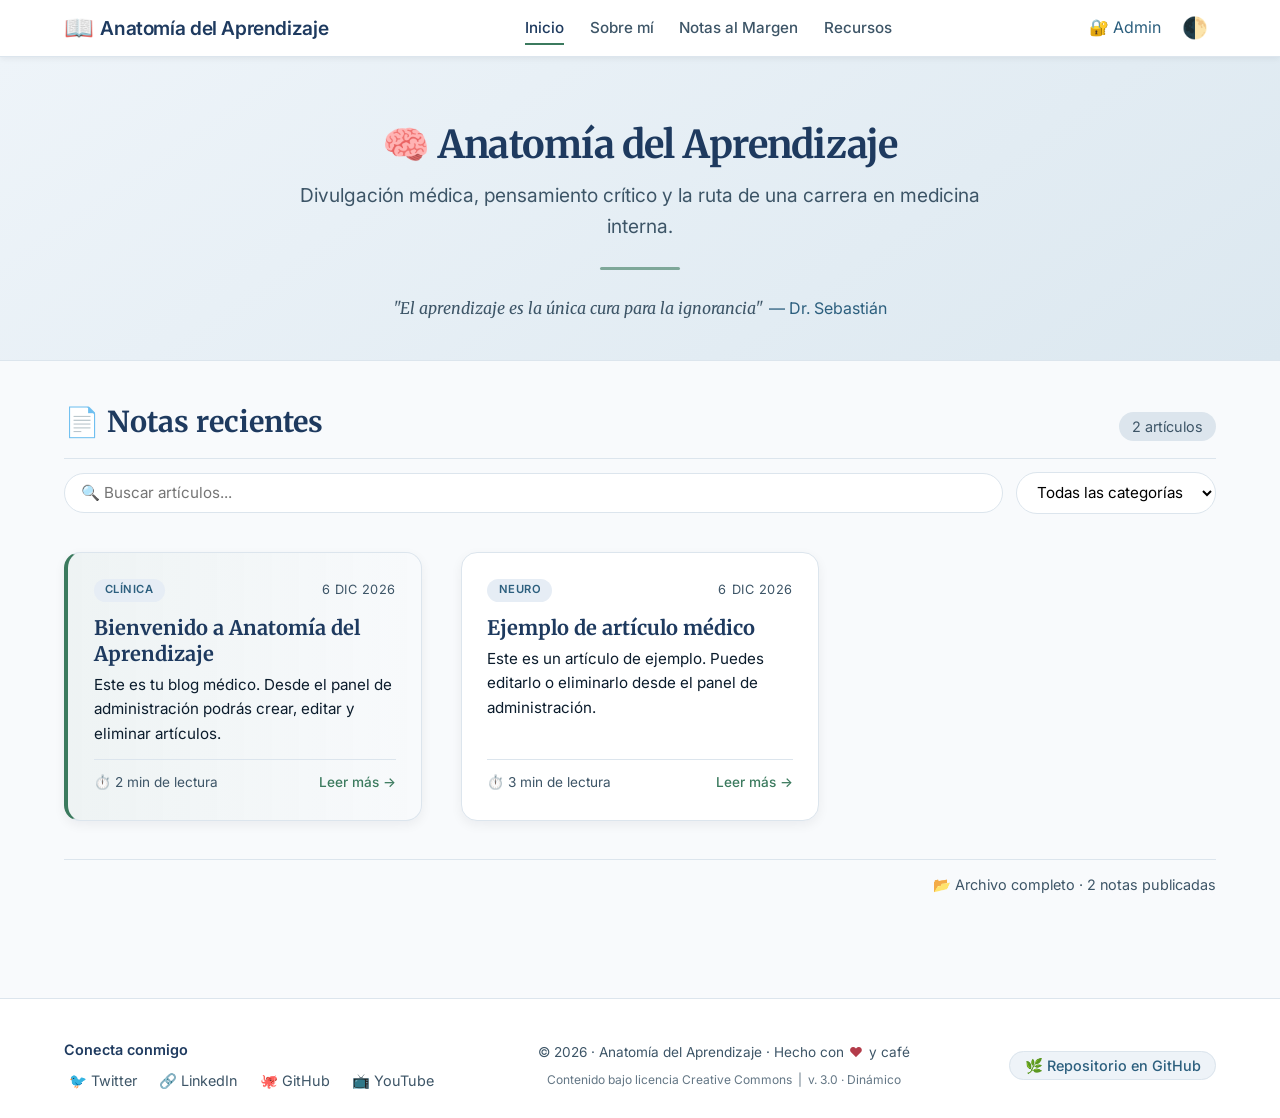
==== index.html @ 0203d1e5 "Load articles from GitHub and update configuration" ====
<!DOCTYPE html>
<html lang="es">
<head>
  <meta charset="UTF-8">
  <meta name="viewport" content="width=device-width, initial-scale=1.0, maximum-scale=1.5">
  <title>Anatomía del Aprendizaje · Blog médico</title>
  <meta name="description" content="Blog de divulgación médica y bitácora de aprendizaje continuo">
  <link rel="stylesheet" href="style.css">
  <link rel="preconnect" href="https://fonts.googleapis.com">
  <link rel="preconnect" href="https://fonts.gstatic.com" crossorigin>
  <link href="https://fonts.googleapis.com/css2?family=Inter:opsz@14..32&family=Merriweather:ital@0;1&display=swap" rel="stylesheet">
</head>
<body>

  <!-- ================== NAVEGACIÓN ================== -->
  <nav class="navbar" role="navigation" aria-label="Navegación principal">
    <div class="container nav-container">
      <div class="nav-brand">
        <span class="brand-icon">📖</span>
        <span class="brand-name">Anatomía del Aprendizaje</span>
      </div>
      <ul class="nav-menu">
        <li class="nav-item"><a href="index.html" class="nav-link active">Inicio</a></li>
        <li class="nav-item"><a href="sobre-mi.html" class="nav-link">Sobre mí</a></li>
        <li class="nav-item"><a href="notas-margen.html" class="nav-link">Notas al Margen</a></li>
        <li class="nav-item"><a href="recursos.html" class="nav-link">Recursos</a></li>
      </ul>
      <div class="nav-actions">
        <a href="administrador.html" class="btn-admin" title="Panel de administración">🔐 Admin</a>
        <button class="theme-toggle" id="themeToggle" aria-label="Cambiar tema">🌓</button>
      </div>
    </div>
  </nav>

  <!-- ================== HEADER ================== -->
  <header class="site-header">
    <div class="container header-container">
      <h1 class="header-title">🧠 Anatomía del Aprendizaje</h1>
      <p class="header-subtitle">
        Divulgación médica, pensamiento crítico y la ruta de una carrera en medicina interna.
      </p>
      <div class="header-divider"></div>
      <p class="header-epigraph">
        <span class="epigraph-quote">"El aprendizaje es la única cura para la ignorancia"</span>
        <span class="epigraph-author">— Dr. Sebastián</span>
      </p>
    </div>
  </header>

  <!-- ================== SECCIÓN PRINCIPAL ================== -->
  <main class="main-content">
    <div class="container">
      <div class="toolbar">
        <div class="feed-header">
          <h2 class="feed-title">📄 Notas recientes</h2>
          <span class="feed-count" id="articleCount">Cargando...</span>
        </div>
        <div class="toolbar-controls">
          <div class="search-wrapper">
            <input type="text" id="searchInput" placeholder="🔍 Buscar artículos..." class="search-input">
          </div>
          <div class="filter-wrapper">
            <select id="categoryFilter" class="filter-select">
              <option value="all">Todas las categorías</option>
              <option value="Clínica">Clínica</option>
              <option value="Neuro">Neuro</option>
              <option value="Nota al margen">Notas al Margen</option>
              <option value="Investigación">Investigación</option>
              <option value="Recursos">Recursos</option>
            </select>
          </div>
        </div>
      </div>

      <div class="card-grid" id="articleGrid">
        <!-- Los artículos se renderizan aquí dinámicamente -->
      </div>

      <div class="empty-state" id="emptyState" style="display: none;">
        <p>📭 No hay artículos que coincidan con tu búsqueda.</p>
      </div>

      <div class="archive-note">
        <span class="archive-text" id="archiveInfo">📂 Archivo completo · 0 notas publicadas</span>
      </div>
    </div>
  </main>

  <!-- ================== FOOTER ================== -->
  <footer class="site-footer">
    <div class="container footer-container">
      <div class="footer-social">
        <span class="footer-label">Conecta conmigo</span>
        <ul class="social-list">
          <li><a href="#" class="social-link" aria-label="Twitter">🐦 Twitter</a></li>
          <li><a href="#" class="social-link" aria-label="LinkedIn">🔗 LinkedIn</a></li>
          <li><a href="#" class="social-link" aria-label="GitHub">🐙 GitHub</a></li>
          <li><a href="#" class="social-link" aria-label="YouTube">📺 YouTube</a></li>
        </ul>
      </div>
      <div class="footer-legal">
        <p class="footer-copy">
          &copy; 2026 · Anatomía del Aprendizaje · Hecho con <span class="heart">♥</span> y café
        </p>
        <p class="footer-meta">
          <span class="meta-item">Contenido bajo licencia Creative Commons</span>
          <span class="meta-item">|</span>
          <span class="meta-item">v. 3.0 · Dinámico</span>
        </p>
      </div>
      <div class="footer-github">
        <a href="https://github.com/SantiGalindez3/Anatomia-del-Aprendizaje" class="github-repo" target="_blank">🌿 Repositorio en GitHub</a>
      </div>
    </div>
  </footer>

  <script>
    // ============================================================
    // CONFIGURACIÓN DE GITHUB (Se carga desde config.js)
    // ============================================================
    // ¡IMPORTANTE! Debes tener config.js en la misma carpeta
    // con este contenido:
    // const CONFIG = {
    //     GITHUB_USER: "SantiGalindez3",
    //     GITHUB_REPO: "Anatomia-del-Aprendizaje",
    //     GITHUB_TOKEN: ""
    // };
    // ============================================================

    let articulos = [];
    let currentFilter = 'all';
    let currentSearch = '';
    let currentTheme = localStorage.getItem('theme') || 'light';

    const grid = document.getElementById('articleGrid');
    const emptyState = document.getElementById('emptyState');
    const articleCount = document.getElementById('articleCount');
    const archiveInfo = document.getElementById('archiveInfo');
    const searchInput = document.getElementById('searchInput');
    const categoryFilter = document.getElementById('categoryFilter');
    const themeToggle = document.getElementById('themeToggle');

    const ARTICULOS_FILE = "articulos.json";

    // ============================================================
    // FUNCIONES PRINCIPALES
    // ============================================================

    function formatDate(dateString) {
      const options = { year: 'numeric', month: 'short', day: 'numeric' };
      return new Date(dateString).toLocaleDateString('es-ES', options);
    }

    function obtenerArticulosDefault() {
      return [
        {
          id: 1,
          titulo: "Bienvenido a Anatomía del Aprendizaje",
          resumen: "Este es tu blog médico. Desde el panel de administración podrás crear, editar y eliminar artículos.",
          categoria: "Clínica",
          fecha: new Date().toISOString().split('T')[0],
          tiempoLectura: 2,
          destacado: true
        },
        {
          id: 2,
          titulo: "Ejemplo de artículo médico",
          resumen: "Este es un artículo de ejemplo. Puedes editarlo o eliminarlo desde el panel de administración.",
          categoria: "Neuro",
          fecha: new Date().toISOString().split('T')[0],
          tiempoLectura: 3,
          destacado: false
        }
      ];
    }

    // Cargar artículos desde GitHub
    async function cargarArticulosDesdeGitHub() {
      try {
        // Intentar cargar CONFIG desde el archivo config.js
        let config = null;
        try {
          const response = await fetch('config.js');
          if (response.ok) {
            const scriptText = await response.text();
            eval(scriptText);
            config = CONFIG;
          }
        } catch (e) {
          console.warn('No se pudo cargar config.js, usando localStorage como fallback');
        }

        if (config) {
          const url = `https://api.github.com/repos/${config.GITHUB_USER}/${config.GITHUB_REPO}/contents/${ARTICULOS_FILE}`;
          const response = await fetch(url, {
            headers: {
              'Authorization': `token ${config.GITHUB_TOKEN}`
            }
          });

          if (response.status === 404) {
            console.log('📄 Archivo articulos.json no encontrado, creando...');
            articulos = obtenerArticulosDefault();
            await guardarArticulosEnGitHub(articulos);
            renderArticulos();
            return;
          }

          if (response.ok) {
            const data = await response.json();
            const contenido = atob(data.content);
            articulos = JSON.parse(contenido);
            console.log(`✅ ${articulos.length} artículos cargados desde GitHub`);
            renderArticulos();
            return;
          }
        }

        // Fallback: cargar desde localStorage
        const guardados = localStorage.getItem('articulos');
        if (guardados) {
          try {
            articulos = JSON.parse(guardados);
            renderArticulos();
            return;
          } catch (e) {}
        }

        articulos = obtenerArticulosDefault();
        renderArticulos();
      } catch (error) {
        console.error('❌ Error al cargar artículos:', error);
        // Fallback a localStorage
        const guardados = localStorage.getItem('articulos');
        if (guardados) {
          try {
            articulos = JSON.parse(guardados);
            renderArticulos();
            return;
          } catch (e) {}
        }
        articulos = obtenerArticulosDefault();
        renderArticulos();
      }
    }

    // Guardar artículos en GitHub (función global para admin.html)
    window.guardarArticulosEnGitHub = async function(nuevosArticulos) {
      try {
        const response = await fetch('config.js');
        if (!response.ok) {
          console.warn('⚠️ No se encontró config.js, usando localStorage');
          return false;
        }

        const scriptText = await response.text();
        eval(scriptText);
        const config = CONFIG;

        const url = `https://api.github.com/repos/${config.GITHUB_USER}/${config.GITHUB_REPO}/contents/${ARTICULOS_FILE}`;
        
        // Obtener SHA actual
        const getResponse = await fetch(url, {
          headers: {
            'Authorization': `token ${config.GITHUB_TOKEN}`
          }
        });
        
        let sha = null;
        if (getResponse.ok) {
          const data = await getResponse.json();
          sha = data.sha;
        }

        const contenido = JSON.stringify(nuevosArticulos, null, 2);
        const contenidoBase64 = btoa(unescape(encodeURIComponent(contenido)));

        const body = {
          message: "Actualización de artículos desde el panel de admin",
          content: contenidoBase64,
          branch: "main"
        };

        if (sha) {
          body.sha = sha;
        }

        const putResponse = await fetch(url, {
          method: 'PUT',
          headers: {
            'Authorization': `token ${config.GITHUB_TOKEN}`,
            'Content-Type': 'application/json'
          },
          body: JSON.stringify(body)
        });

        if (putResponse.ok) {
          console.log('✅ Artículos guardados en GitHub');
          articulos = nuevosArticulos;
          renderArticulos();
          return true;
        } else {
          console.error('❌ Error al guardar:', await putResponse.text());
          return false;
        }
      } catch (error) {
        console.error('❌ Error al guardar en GitHub:', error);
        // Fallback: guardar en localStorage
        localStorage.setItem('articulos', JSON.stringify(nuevosArticulos));
        articulos = nuevosArticulos;
        renderArticulos();
        return false;
      }
    };

    // ============================================================
    // RENDERIZAR ARTÍCULOS
    // ============================================================

    function renderArticulos() {
      let filtered = articulos;

      if (currentFilter !== 'all') {
        filtered = filtered.filter(a => a.categoria === currentFilter);
      }

      if (currentSearch.trim() !== '') {
        const searchTerm = currentSearch.toLowerCase().trim();
        filtered = filtered.filter(a =>
          a.titulo.toLowerCase().includes(searchTerm) ||
          a.resumen.toLowerCase().includes(searchTerm) ||
          a.categoria.toLowerCase().includes(searchTerm)
        );
      }

      filtered.sort((a, b) => new Date(b.fecha) - new Date(a.fecha));

      articleCount.textContent = `${filtered.length} artículo${filtered.length !== 1 ? 's' : ''}`;
      archiveInfo.textContent = `📂 Archivo completo · ${articulos.length} notas publicadas`;

      if (filtered.length === 0) {
        emptyState.style.display = 'block';
        grid.innerHTML = '';
        return;
      } else {
        emptyState.style.display = 'none';
      }

      let html = '';
      filtered.forEach(articulo => {
        html += `
          <article class="card ${articulo.destacado ? 'card-featured' : ''}">
            <div class="card-header">
              <span class="card-tag">${articulo.categoria}</span>
              <time class="card-date">${formatDate(articulo.fecha)}</time>
            </div>
            <h3 class="card-title">${articulo.titulo}</h3>
            <p class="card-summary">${articulo.resumen}</p>
            <div class="card-footer">
              <span class="card-read-time">⏱️ ${articulo.tiempoLectura} min de lectura</span>
              <a href="#" class="card-link">Leer más →</a>
            </div>
          </article>
        `;
      });

      grid.innerHTML = html;
    }

    // ============================================================
    // TEMAS Y EVENTOS
    // ============================================================

    function toggleTheme() {
      currentTheme = currentTheme === 'light' ? 'dark' : 'light';
      document.documentElement.setAttribute('data-theme', currentTheme);
      localStorage.setItem('theme', currentTheme);
      themeToggle.textContent = currentTheme === 'light' ? '🌓' : '☀️';
    }

    searchInput.addEventListener('input', function() {
      currentSearch = this.value;
      renderArticulos();
    });

    categoryFilter.addEventListener('change', function() {
      currentFilter = this.value;
      renderArticulos();
    });

    themeToggle.addEventListener('click', toggleTheme);

    // ============================================================
    // INICIALIZACIÓN
    // ============================================================

    if (currentTheme === 'dark') {
      document.documentElement.setAttribute('data-theme', 'dark');
      themeToggle.textContent = '☀️';
    }

    cargarArticulosDesdeGitHub();

    console.log('📚 Anatomía del Aprendizaje - Blog cargado correctamente');
    console.log('💡 Usa el panel de administración para gestionar artículos');
  </script>

</body>
</html>
---- style.css ----
/* ============================================================
   style.css – Hoja de estilos principal
   Paleta: tonos neutros, azul clínico (slate) y verde suave.
   Tipografía: Inter (sans-serif) + Merriweather (serif para títulos)
   ============================================================ */

/* ---------- Reset y variables globales ---------- */
*,
*::before,
*::after {
  margin: 0;
  padding: 0;
  box-sizing: border-box;
}

:root {
  --color-bg: #f8fafc;
  --color-surface: #ffffff;
  --color-primary: #1e3a5f;
  --color-secondary: #2c5f7e;
  --color-accent: #3b7a5e;
  --color-text-dark: #0b1c2c;
  --color-text-muted: #3d5567;
  --color-border: #dce5ed;
  --color-shadow: rgba(0, 20, 30, 0.06);

  --font-sans: 'Inter', -apple-system, BlinkMacSystemFont, 'Segoe UI', Roboto, Helvetica, Arial, sans-serif;
  --font-serif: 'Merriweather', Georgia, 'Times New Roman', serif;

  --space-xs: 0.4rem;
  --space-sm: 0.8rem;
  --space-md: 1.6rem;
  --space-lg: 2.4rem;
  --space-xl: 4rem;
}

/* ---------- Estilos globales ---------- */
html {
  font-size: 16px;
  scroll-behavior: smooth;
}

body {
  font-family: var(--font-sans);
  background-color: var(--color-bg);
  color: var(--color-text-dark);
  line-height: 1.6;
  padding: 0;
  margin: 0;
  display: flex;
  flex-direction: column;
  min-height: 100vh;
  transition: background-color 0.3s, color 0.3s;
}

.container {
  max-width: 1200px;
  width: 90%;
  margin-left: auto;
  margin-right: auto;
}

a {
  color: var(--color-secondary);
  text-decoration: none;
  transition: color 0.2s ease;
}
a:hover {
  color: var(--color-primary);
}

/* ---------- BARRA DE NAVEGACIÓN ---------- */
.navbar {
  background-color: var(--color-surface);
  border-bottom: 1px solid var(--color-border);
  padding: var(--space-sm) 0;
  box-shadow: 0 2px 6px var(--color-shadow);
  position: sticky;
  top: 0;
  z-index: 10;
  transition: background-color 0.3s, border-color 0.3s;
}

.nav-container {
  display: flex;
  flex-wrap: wrap;
  align-items: center;
  justify-content: space-between;
}

.nav-brand {
  display: flex;
  align-items: center;
  gap: var(--space-xs);
  font-weight: 600;
  font-size: 1.2rem;
  color: var(--color-primary);
}

.brand-icon {
  font-size: 1.5rem;
  line-height: 1;
  color: var(--color-accent);
}

.brand-name {
  letter-spacing: -0.02em;
}

.nav-menu {
  display: flex;
  flex-wrap: wrap;
  list-style: none;
  gap: var(--space-md);
  font-weight: 500;
  font-size: 0.95rem;
}

.nav-link {
  padding: var(--space-xs) 0;
  border-bottom: 2px solid transparent;
  transition: border-color 0.2s;
  color: var(--color-text-muted);
}

.nav-link.active,
.nav-link:hover {
  border-bottom-color: var(--color-accent);
  color: var(--color-primary);
}

.nav-actions {
  display: flex;
  align-items: center;
  gap: var(--space-sm);
}

.theme-toggle {
  background: none;
  border: none;
  font-size: 1.3rem;
  cursor: pointer;
  padding: 0.2rem 0.5rem;
  border-radius: 8px;
  transition: background 0.2s;
}

.theme-toggle:hover {
  background: var(--color-border);
}

/* ---------- HEADER ---------- */
.site-header {
  background: linear-gradient(145deg, #eef4f9 0%, #dce8f0 100%);
  padding: var(--space-xl) 0 var(--space-lg);
  border-bottom: 1px solid var(--color-border);
  margin-bottom: var(--space-lg);
  transition: background 0.3s, border-color 0.3s;
}

.header-container {
  text-align: center;
}

.header-title {
  font-family: var(--font-serif);
  font-weight: 700;
  font-size: 2.4rem;
  color: var(--color-primary);
  letter-spacing: -0.02em;
  margin-bottom: var(--space-sm);
  line-height: 1.2;
}

.header-subtitle {
  font-size: 1.2rem;
  color: var(--color-text-muted);
  max-width: 720px;
  margin-left: auto;
  margin-right: auto;
  font-weight: 400;
}

.header-divider {
  width: 80px;
  height: 3px;
  background: var(--color-accent);
  margin: var(--space-md) auto;
  border-radius: 4px;
  opacity: 0.6;
}

.header-epigraph {
  font-size: 1rem;
  color: var(--color-text-muted);
  font-style: italic;
  display: flex;
  flex-wrap: wrap;
  justify-content: center;
  gap: 0.4rem;
}

.epigraph-quote {
  font-family: var(--font-serif);
}

.epigraph-author {
  font-style: normal;
  font-weight: 400;
  color: var(--color-secondary);
}

/* ---------- SECCIÓN PRINCIPAL ---------- */
.main-content {
  flex: 1 0 auto;
  padding-bottom: var(--space-xl);
}

.toolbar {
  margin-bottom: var(--space-lg);
}

.feed-header {
  display: flex;
  flex-wrap: wrap;
  align-items: baseline;
  justify-content: space-between;
  border-bottom: 1px solid var(--color-border);
  padding-bottom: var(--space-sm);
  margin-bottom: var(--space-sm);
}

.feed-title {
  font-family: var(--font-serif);
  font-weight: 700;
  font-size: 1.8rem;
  color: var(--color-primary);
}

.feed-count {
  font-size: 0.9rem;
  color: var(--color-text-muted);
  background: var(--color-border);
  padding: 0.2rem 0.8rem;
  border-radius: 30px;
}

.toolbar-controls {
  display: flex;
  flex-wrap: wrap;
  gap: var(--space-sm);
  margin-top: var(--space-sm);
  align-items: center;
}

.search-wrapper {
  flex: 1;
  min-width: 200px;
}

.search-input {
  width: 100%;
  padding: 0.6rem 1rem;
  border: 1px solid var(--color-border);
  border-radius: 30px;
  font-family: var(--font-sans);
  font-size: 0.95rem;
  background: var(--color-surface);
  transition: border-color 0.2s, box-shadow 0.2s, background 0.3s;
}

.search-input:focus {
  outline: none;
  border-color: var(--color-accent);
  box-shadow: 0 0 0 3px rgba(59, 122, 94, 0.15);
}

.filter-wrapper {
  min-width: 150px;
}

.filter-select {
  width: 100%;
  padding: 0.6rem 1rem;
  border: 1px solid var(--color-border);
  border-radius: 30px;
  font-family: var(--font-sans);
  font-size: 0.95rem;
  background: var(--color-surface);
  cursor: pointer;
  transition: background 0.3s, border-color 0.3s;
}

.btn-add {
  padding: 0.6rem 1.2rem;
  background: var(--color-accent);
  color: white;
  border: none;
  border-radius: 30px;
  font-weight: 600;
  cursor: pointer;
  transition: background 0.2s, transform 0.1s;
  white-space: nowrap;
}

.btn-add:hover {
  background: #2d6b4f;
  transform: scale(1.02);
}

.btn-add:active {
  transform: scale(0.98);
}

/* ---------- FORMULARIO ---------- */
.form-container {
  background: var(--color-surface);
  border: 1px solid var(--color-border);
  border-radius: 16px;
  padding: var(--space-md);
  margin-bottom: var(--space-lg);
  box-shadow: 0 4px 12px var(--color-shadow);
  transition: background 0.3s, border-color 0.3s;
}

.form-title {
  font-family: var(--font-serif);
  color: var(--color-primary);
  margin-bottom: var(--space-md);
}

.form-group {
  margin-bottom: var(--space-sm);
}

.form-group label {
  display: block;
  font-weight: 500;
  margin-bottom: var(--space-xs);
  color: var(--color-text-muted);
  font-size: 0.9rem;
}

.form-group input,
.form-group textarea,
.form-group select {
  width: 100%;
  padding: 0.6rem 0.8rem;
  border: 1px solid var(--color-border);
  border-radius: 8px;
  font-family: var(--font-sans);
  font-size: 0.95rem;
  background: var(--color-bg);
  transition: border-color 0.2s, background 0.3s;
}

.form-group input:focus,
.form-group textarea:focus,
.form-group select:focus {
  outline: none;
  border-color: var(--color-accent);
}

.form-row {
  display: grid;
  grid-template-columns: 1fr 1fr;
  gap: var(--space-sm);
}

.form-actions {
  display: flex;
  gap: var(--space-sm);
  margin-top: var(--space-sm);
  flex-wrap: wrap;
}

.btn-submit {
  padding: 0.6rem 1.5rem;
  background: var(--color-primary);
  color: white;
  border: none;
  border-radius: 30px;
  font-weight: 600;
  cursor: pointer;
  transition: background 0.2s;
}

.btn-submit:hover {
  background: #122c47;
}

.btn-cancel {
  padding: 0.6rem 1.5rem;
  background: var(--color-border);
  color: var(--color-text-muted);
  border: none;
  border-radius: 30px;
  font-weight: 500;
  cursor: pointer;
  transition: background 0.2s;
}

.btn-cancel:hover {
  background: #c8d3de;
}

/* ---------- GRID DE TARJETAS ---------- */
.card-grid {
  display: grid;
  grid-template-columns: repeat(auto-fill, minmax(300px, 1fr));
  gap: var(--space-lg);
  margin-bottom: var(--space-lg);
}

.card {
  background-color: var(--color-surface);
  border-radius: 16px;
  padding: var(--space-md);
  box-shadow: 0 4px 12px var(--color-shadow);
  border: 1px solid var(--color-border);
  transition: box-shadow 0.2s, transform 0.15s ease, background 0.3s, border-color 0.3s;
  display: flex;
  flex-direction: column;
}

.card:hover {
  box-shadow: 0 12px 24px rgba(0, 20, 30, 0.08);
  transform: translateY(-3px);
}

.card-header {
  display: flex;
  flex-wrap: wrap;
  align-items: center;
  justify-content: space-between;
  margin-bottom: var(--space-xs);
  font-size: 0.8rem;
  text-transform: uppercase;
  letter-spacing: 0.04em;
}

.card-tag {
  background: #e6edf5;
  color: var(--color-secondary);
  padding: 0.15rem 0.7rem;
  border-radius: 20px;
  font-weight: 600;
  font-size: 0.7rem;
  transition: background 0.3s, color 0.3s;
}

.card-date {
  color: var(--color-text-muted);
  font-weight: 400;
}

.card-title {
  font-family: var(--font-serif);
  font-weight: 700;
  font-size: 1.25rem;
  line-height: 1.3;
  margin: var(--space-xs) 0 var(--space-xs);
  color: var(--color-primary);
}

.card-summary {
  color: var(--color-text-dark);
  font-size: 0.95rem;
  line-height: 1.6;
  margin-bottom: var(--space-sm);
  flex: 1;
}

.card-footer {
  display: flex;
  flex-wrap: wrap;
  align-items: center;
  justify-content: space-between;
  border-top: 1px solid var(--color-border);
  padding-top: var(--space-sm);
  margin-top: auto;
  font-size: 0.85rem;
}

.card-read-time {
  color: var(--color-text-muted);
}

.card-actions {
  display: flex;
  align-items: center;
  gap: var(--space-sm);
}

.btn-delete {
  background: none;
  border: none;
  cursor: pointer;
  font-size: 1rem;
  padding: 0.2rem 0.4rem;
  border-radius: 6px;
  transition: background 0.2s;
  opacity: 0.6;
}

.btn-delete:hover {
  background: #fee2e2;
  opacity: 1;
}

.card-link {
  font-weight: 500;
  color: var(--color-accent);
  display: inline-flex;
  align-items: center;
  gap: 0.2rem;
}

.card-link:hover {
  color: var(--color-primary);
}

.card-featured {
  border-left: 4px solid var(--color-accent);
  background: linear-gradient(to right, rgba(59, 122, 94, 0.05), transparent);
}

.empty-state {
  text-align: center;
  padding: var(--space-xl) 0;
  color: var(--color-text-muted);
  font-size: 1.1rem;
}

.archive-note {
  margin-top: var(--space-md);
  text-align: right;
  font-size: 0.9rem;
  color: var(--color-text-muted);
  border-top: 1px solid var(--color-border);
  padding-top: var(--space-sm);
}

/* ---------- FOOTER ---------- */
.site-footer {
  background-color: var(--color-surface);
  border-top: 1px solid var(--color-border);
  padding: var(--space-lg) 0 var(--space-md);
  margin-top: var(--space-lg);
  transition: background 0.3s, border-color 0.3s;
}

.footer-container {
  display: flex;
  flex-wrap: wrap;
  justify-content: space-between;
  align-items: center;
  gap: var(--space-md);
}

.footer-social {
  display: flex;
  flex-direction: column;
  gap: var(--space-xs);
}

.footer-label {
  font-weight: 600;
  color: var(--color-primary);
  font-size: 0.9rem;
}

.social-list {
  display: flex;
  flex-wrap: wrap;
  list-style: none;
  gap: var(--space-sm);
}

.social-link {
  color: var(--color-text-muted);
  font-size: 0.9rem;
  padding: 0.1rem 0.3rem;
  border-radius: 4px;
  transition: background 0.1s;
}

.social-link:hover {
  background: #eaf0f6;
  color: var(--color-primary);
}

.footer-legal {
  text-align: center;
  font-size: 0.85rem;
  color: var(--color-text-muted);
}

.footer-copy {
  margin-bottom: var(--space-xs);
}

.heart {
  color: #b33c4a;
  display: inline-block;
  margin: 0 0.1rem;
}

.footer-meta {
  display: flex;
  flex-wrap: wrap;
  justify-content: center;
  gap: 0.4rem;
  font-size: 0.75rem;
}

.meta-item {
  opacity: 0.8;
}

.footer-github {
  font-size: 0.9rem;
}

.github-repo {
  background: #eef3f8;
  padding: 0.3rem 0.9rem;
  border-radius: 30px;
  color: var(--color-secondary);
  font-weight: 500;
  border: 1px solid var(--color-border);
  transition: background 0.15s, border-color 0.15s;
}

.github-repo:hover {
  background: #dce8f0;
  border-color: var(--color-secondary);
  color: var(--color-primary);
}

/* ---------- NOTIFICACIONES ---------- */
.notification {
  position: fixed;
  bottom: 30px;
  right: 30px;
  background: var(--color-primary);
  color: white;
  padding: 0.8rem 1.5rem;
  border-radius: 12px;
  box-shadow: 0 8px 24px rgba(0, 0, 0, 0.2);
  transform: translateY(100px);
  opacity: 0;
  transition: all 0.3s ease;
  z-index: 1000;
  font-weight: 500;
}

.notification.show {
  transform: translateY(0);
  opacity: 1;
}

/* ---------- TEMA OSCURO ---------- */
[data-theme="dark"] {
  --color-bg: #0f1a24;
  --color-surface: #1a2a36;
  --color-primary: #8bb8d6;
  --color-secondary: #5f9bb3;
  --color-accent: #6ba88a;
  --color-text-dark: #e8edf0;
  --color-text-muted: #a0b8c9;
  --color-border: #2a3f4f;
  --color-shadow: rgba(0, 0, 0, 0.4);
}

[data-theme="dark"] .site-header {
  background: linear-gradient(145deg, #12222e 0%, #1a2e3e 100%);
  border-bottom-color: var(--color-border);
}

[data-theme="dark"] .card {
  background: var(--color-surface);
  border-color: var(--color-border);
}

[data-theme="dark"] .card-tag {
  background: #2a3f4f;
  color: #a0b8c9;
}

[data-theme="dark"] .navbar {
  background: var(--color-surface);
  border-bottom-color: var(--color-border);
}

[data-theme="dark"] .site-footer {
  background: var(--color-surface);
  border-top-color: var(--color-border);
}

[data-theme="dark"] .search-input,
[data-theme="dark"] .filter-select {
  background: #1a2a36;
  color: var(--color-text-dark);
  border-color: var(--color-border);
}

[data-theme="dark"] .form-container {
  background: var(--color-surface);
  border-color: var(--color-border);
}

[data-theme="dark"] input,
[data-theme="dark"] textarea,
[data-theme="dark"] select {
  background: #0f1a24;
  color: var(--color-text-dark);
  border-color: var(--color-border);
}

[data-theme="dark"] .btn-delete:hover {
  background: #3d1f2a;
}

[data-theme="dark"] .card-featured {
  background: linear-gradient(to right, rgba(59, 122, 94, 0.12), transparent);
}

[data-theme="dark"] .notification {
  background: var(--color-secondary);
}

[data-theme="dark"] .social-link:hover {
  background: #1a2a36;
}

[data-theme="dark"] .github-repo {
  background: #1a2a36;
  border-color: var(--color-border);
}

[data-theme="dark"] .github-repo:hover {
  background: #2a3f4f;
}

/* ---------- RESPONSIVE ---------- */
@media (max-width: 768px) {
  .nav-container {
    flex-direction: column;
    align-items: stretch;
    gap: var(--space-xs);
  }

  .nav-menu {
    justify-content: center;
    gap: var(--space-sm);
    font-size: 0.9rem;
  }

  .header-title {
    font-size: 2rem;
  }

  .header-subtitle {
    font-size: 1rem;
  }

  .card-grid {
    grid-template-columns: 1fr;
    gap: var(--space-md);
  }

  .footer-container {
    flex-direction: column;
    align-items: center;
    text-align: center;
  }

  .footer-social {
    align-items: center;
  }

  .social-list {
    justify-content: center;
  }

  .toolbar-controls {
    flex-direction: column;
    align-items: stretch;
  }

  .search-wrapper,
  .filter-wrapper {
    min-width: auto;
  }

  .form-row {
    grid-template-columns: 1fr;
  }

  .card-actions {
    flex-wrap: wrap;
  }
}

@media (max-width: 480px) {
  .brand-name {
    font-size: 1rem;
  }

  .header-title {
    font-size: 1.6rem;
  }

  .card-title {
    font-size: 1.1rem;
  }

  .feed-title {
    font-size: 1.4rem;
  }

  .container {
    width: 94%;
  }
   }
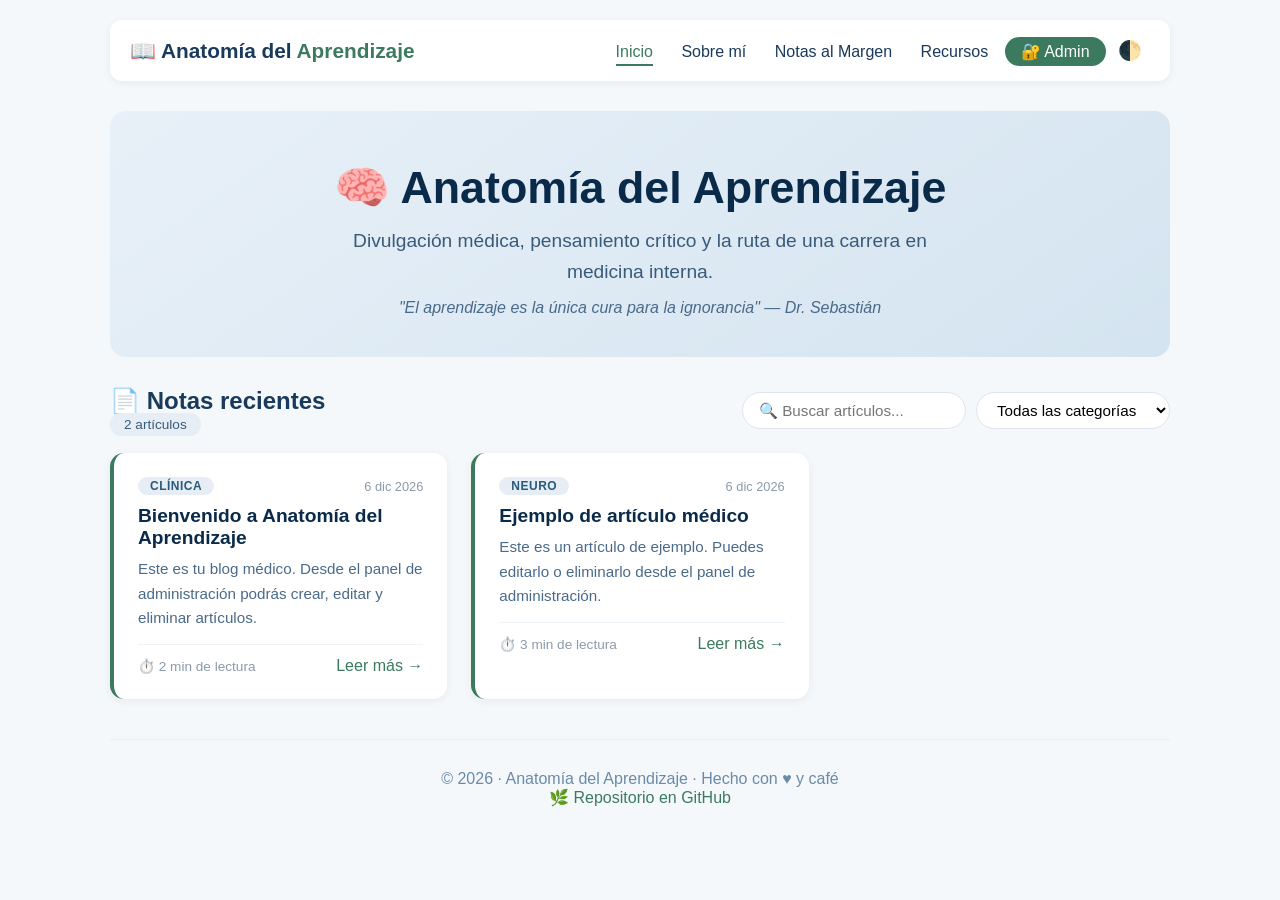
==== commit 46473bcc: "Update index.html" ====
--- a/index.html
+++ b/index.html
@@ -2,129 +2,141 @@
 <html lang="es">
 <head>
   <meta charset="UTF-8">
-  <meta name="viewport" content="width=device-width, initial-scale=1.0, maximum-scale=1.5">
+  <meta name="viewport" content="width=device-width, initial-scale=1.0">
   <title>Anatomía del Aprendizaje · Blog médico</title>
-  <meta name="description" content="Blog de divulgación médica y bitácora de aprendizaje continuo">
-  <link rel="stylesheet" href="style.css">
-  <link rel="preconnect" href="https://fonts.googleapis.com">
-  <link rel="preconnect" href="https://fonts.gstatic.com" crossorigin>
-  <link href="https://fonts.googleapis.com/css2?family=Inter:opsz@14..32&family=Merriweather:ital@0;1&display=swap" rel="stylesheet">
+  <style>
+    * { margin: 0; padding: 0; box-sizing: border-box; }
+    body { font-family: -apple-system, BlinkMacSystemFont, 'Segoe UI', Roboto, sans-serif; background: #f5f8fa; color: #1a3a5c; }
+    .container { max-width: 1100px; margin: 0 auto; padding: 20px; }
+    .nav { display: flex; justify-content: space-between; align-items: center; padding: 15px 20px; background: white; border-radius: 12px; box-shadow: 0 2px 8px rgba(0,0,0,0.06); margin-bottom: 30px; flex-wrap: wrap; gap: 10px; }
+    .nav .brand { font-size: 1.3rem; font-weight: 700; color: #1a3a5c; }
+    .nav .brand span { color: #3b7a5e; }
+    .nav a { color: #1a3a5c; text-decoration: none; margin: 0 12px; font-weight: 500; transition: color 0.2s; }
+    .nav a:hover { color: #3b7a5e; }
+    .nav a.active { color: #3b7a5e; border-bottom: 2px solid #3b7a5e; padding-bottom: 4px; }
+    .btn-admin { background: #3b7a5e; color: white !important; padding: 6px 16px; border-radius: 20px; margin: 0 !important; }
+    .btn-admin:hover { background: #2d6b4f; color: white !important; }
+    .header { text-align: center; padding: 50px 20px 40px; background: linear-gradient(145deg, #e8f0f8, #d4e4f0); border-radius: 16px; margin-bottom: 30px; }
+    .header h1 { font-size: 2.8rem; color: #0a2a4a; font-weight: 700; }
+    .header p { font-size: 1.2rem; color: #3a5a7a; max-width: 600px; margin: 12px auto; line-height: 1.6; }
+    .header .epigraph { font-style: italic; color: #4a6a8a; margin-top: 10px; font-size: 1rem; }
+    .toolbar { display: flex; justify-content: space-between; align-items: center; margin-bottom: 20px; flex-wrap: wrap; gap: 10px; }
+    .toolbar h2 { font-size: 1.5rem; color: #1a3a5c; }
+    .toolbar .count { background: #e6edf5; padding: 4px 14px; border-radius: 20px; font-size: 0.85rem; color: #3a5a7a; }
+    .search-box { display: flex; gap: 10px; flex-wrap: wrap; }
+    .search-box input { padding: 8px 16px; border: 1px solid #dce5ed; border-radius: 24px; font-size: 0.95rem; min-width: 200px; }
+    .search-box select { padding: 8px 16px; border: 1px solid #dce5ed; border-radius: 24px; font-size: 0.95rem; background: white; }
+    .cards { display: grid; grid-template-columns: repeat(auto-fill, minmax(320px, 1fr)); gap: 24px; margin: 20px 0; }
+    .card { background: white; border-radius: 14px; padding: 24px; box-shadow: 0 2px 10px rgba(0,0,0,0.06); border-left: 4px solid #3b7a5e; transition: transform 0.2s, box-shadow 0.2s; }
+    .card:hover { transform: translateY(-3px); box-shadow: 0 6px 20px rgba(0,0,0,0.08); }
+    .card .tag { display: inline-block; background: #e6edf5; padding: 2px 12px; border-radius: 12px; font-size: 0.75rem; color: #2a5a7a; font-weight: 600; text-transform: uppercase; letter-spacing: 0.5px; }
+    .card .date { color: #8a9aaa; font-size: 0.8rem; }
+    .card h3 { font-size: 1.2rem; margin: 10px 0 8px; color: #0a2a4a; }
+    .card p { color: #4a6a8a; line-height: 1.6; font-size: 0.95rem; }
+    .card .footer { display: flex; justify-content: space-between; align-items: center; margin-top: 14px; padding-top: 12px; border-top: 1px solid #eef4f8; }
+    .card .footer .read-time { color: #8a9aaa; font-size: 0.85rem; }
+    .card .footer a { color: #3b7a5e; text-decoration: none; font-weight: 500; }
+    .card .footer a:hover { color: #1a5a3e; }
+    .empty-state { text-align: center; padding: 60px 20px; color: #6a8aaa; grid-column: 1/-1; }
+    .empty-state p { font-size: 1.1rem; }
+    .site-footer { text-align: center; padding: 30px 20px; margin-top: 40px; border-top: 1px solid #e6edf5; color: #6a8aaa; }
+    .site-footer a { color: #3b7a5e; text-decoration: none; }
+    .site-footer a:hover { text-decoration: underline; }
+    .theme-toggle { background: none; border: none; font-size: 1.2rem; cursor: pointer; padding: 4px 8px; border-radius: 8px; transition: background 0.2s; }
+    .theme-toggle:hover { background: #e6edf5; }
+    .notification { position: fixed; bottom: 30px; right: 30px; background: #1a3a5c; color: white; padding: 12px 24px; border-radius: 12px; box-shadow: 0 6px 24px rgba(0,0,0,0.2); opacity: 0; transform: translateY(20px); transition: all 0.3s ease; z-index: 999; max-width: 90%; }
+    .notification.show { opacity: 1; transform: translateY(0); }
+    [data-theme="dark"] { background: #0f1a24; color: #e8edf0; }
+    [data-theme="dark"] .nav { background: #1a2a36; }
+    [data-theme="dark"] .nav a { color: #8bb8d6; }
+    [data-theme="dark"] .nav a:hover { color: #a0d0e8; }
+    [data-theme="dark"] .header { background: linear-gradient(145deg, #1a2a36, #0a1a26); }
+    [data-theme="dark"] .header h1 { color: #8bb8d6; }
+    [data-theme="dark"] .header p { color: #a0b8c9; }
+    [data-theme="dark"] .card { background: #1a2a36; border-color: #3b7a5e; }
+    [data-theme="dark"] .card h3 { color: #8bb8d6; }
+    [data-theme="dark"] .card p { color: #a0b8c9; }
+    [data-theme="dark"] .card .tag { background: #2a3f4f; color: #a0b8c9; }
+    [data-theme="dark"] .card .footer { border-top-color: #2a3f4f; }
+    [data-theme="dark"] .toolbar .count { background: #2a3f4f; color: #a0b8c9; }
+    [data-theme="dark"] .search-box input { background: #1a2a36; border-color: #2a3f4f; color: #e8edf0; }
+    [data-theme="dark"] .search-box select { background: #1a2a36; border-color: #2a3f4f; color: #e8edf0; }
+    [data-theme="dark"] .site-footer { border-top-color: #2a3f4f; color: #6a8aaa; }
+    [data-theme="dark"] .btn-admin { background: #2c5f7e; }
+    [data-theme="dark"] .btn-admin:hover { background: #1a4a6a; }
+    [data-theme="dark"] .theme-toggle:hover { background: #2a3f4f; }
+    [data-theme="dark"] .notification { background: #2c5f7e; }
+    @media (max-width: 768px) {
+      .nav { flex-direction: column; align-items: stretch; gap: 12px; }
+      .nav .links { display: flex; flex-wrap: wrap; gap: 8px; justify-content: center; }
+      .nav .links a { margin: 0 6px; font-size: 0.9rem; }
+      .header h1 { font-size: 2rem; }
+      .cards { grid-template-columns: 1fr; }
+      .search-box { flex-direction: column; width: 100%; }
+      .search-box input { min-width: auto; width: 100%; }
+      .search-box select { width: 100%; }
+      .toolbar { flex-direction: column; align-items: stretch; }
+    }
+    .loading { text-align: center; padding: 40px; color: #6a8aaa; grid-column: 1/-1; }
+  </style>
 </head>
 <body>
 
   <!-- ================== NAVEGACIÓN ================== -->
-  <nav class="navbar" role="navigation" aria-label="Navegación principal">
-    <div class="container nav-container">
-      <div class="nav-brand">
-        <span class="brand-icon">📖</span>
-        <span class="brand-name">Anatomía del Aprendizaje</span>
-      </div>
-      <ul class="nav-menu">
-        <li class="nav-item"><a href="index.html" class="nav-link active">Inicio</a></li>
-        <li class="nav-item"><a href="sobre-mi.html" class="nav-link">Sobre mí</a></li>
-        <li class="nav-item"><a href="notas-margen.html" class="nav-link">Notas al Margen</a></li>
-        <li class="nav-item"><a href="recursos.html" class="nav-link">Recursos</a></li>
-      </ul>
-      <div class="nav-actions">
-        <a href="administrador.html" class="btn-admin" title="Panel de administración">🔐 Admin</a>
+  <div class="container">
+    <nav class="nav">
+      <div class="brand">📖 Anatomía del <span>Aprendizaje</span></div>
+      <div class="links">
+        <a href="index.html" class="active">Inicio</a>
+        <a href="sobre-mi.html">Sobre mí</a>
+        <a href="notas-margen.html">Notas al Margen</a>
+        <a href="recursos.html">Recursos</a>
+        <a href="administrador.html" class="btn-admin">🔐 Admin</a>
         <button class="theme-toggle" id="themeToggle" aria-label="Cambiar tema">🌓</button>
       </div>
-    </div>
-  </nav>
-
-  <!-- ================== HEADER ================== -->
-  <header class="site-header">
-    <div class="container header-container">
-      <h1 class="header-title">🧠 Anatomía del Aprendizaje</h1>
-      <p class="header-subtitle">
-        Divulgación médica, pensamiento crítico y la ruta de una carrera en medicina interna.
-      </p>
-      <div class="header-divider"></div>
-      <p class="header-epigraph">
-        <span class="epigraph-quote">"El aprendizaje es la única cura para la ignorancia"</span>
-        <span class="epigraph-author">— Dr. Sebastián</span>
-      </p>
-    </div>
-  </header>
-
-  <!-- ================== SECCIÓN PRINCIPAL ================== -->
-  <main class="main-content">
-    <div class="container">
-      <div class="toolbar">
-        <div class="feed-header">
-          <h2 class="feed-title">📄 Notas recientes</h2>
-          <span class="feed-count" id="articleCount">Cargando...</span>
-        </div>
-        <div class="toolbar-controls">
-          <div class="search-wrapper">
-            <input type="text" id="searchInput" placeholder="🔍 Buscar artículos..." class="search-input">
-          </div>
-          <div class="filter-wrapper">
-            <select id="categoryFilter" class="filter-select">
-              <option value="all">Todas las categorías</option>
-              <option value="Clínica">Clínica</option>
-              <option value="Neuro">Neuro</option>
-              <option value="Nota al margen">Notas al Margen</option>
-              <option value="Investigación">Investigación</option>
-              <option value="Recursos">Recursos</option>
-            </select>
-          </div>
-        </div>
+    </nav>
+
+    <!-- ================== HEADER ================== -->
+    <header class="header">
+      <h1>🧠 Anatomía del Aprendizaje</h1>
+      <p>Divulgación médica, pensamiento crítico y la ruta de una carrera en medicina interna.</p>
+      <div class="epigraph">"El aprendizaje es la única cura para la ignorancia" — Dr. Sebastián</div>
+    </header>
+
+    <!-- ================== TOOLBAR ================== -->
+    <div class="toolbar">
+      <div>
+        <h2>📄 Notas recientes</h2>
+        <span class="count" id="articleCount">Cargando...</span>
       </div>
-
-      <div class="card-grid" id="articleGrid">
-        <!-- Los artículos se renderizan aquí dinámicamente -->
-      </div>
-
-      <div class="empty-state" id="emptyState" style="display: none;">
-        <p>📭 No hay artículos que coincidan con tu búsqueda.</p>
-      </div>
-
-      <div class="archive-note">
-        <span class="archive-text" id="archiveInfo">📂 Archivo completo · 0 notas publicadas</span>
+      <div class="search-box">
+        <input type="text" id="searchInput" placeholder="🔍 Buscar artículos...">
+        <select id="categoryFilter">
+          <option value="all">Todas las categorías</option>
+          <option value="Clínica">Clínica</option>
+          <option value="Neuro">Neuro</option>
+          <option value="Nota al margen">Notas al Margen</option>
+          <option value="Investigación">Investigación</option>
+          <option value="Recursos">Recursos</option>
+        </select>
       </div>
     </div>
-  </main>
-
-  <!-- ================== FOOTER ================== -->
-  <footer class="site-footer">
-    <div class="container footer-container">
-      <div class="footer-social">
-        <span class="footer-label">Conecta conmigo</span>
-        <ul class="social-list">
-          <li><a href="#" class="social-link" aria-label="Twitter">🐦 Twitter</a></li>
-          <li><a href="#" class="social-link" aria-label="LinkedIn">🔗 LinkedIn</a></li>
-          <li><a href="#" class="social-link" aria-label="GitHub">🐙 GitHub</a></li>
-          <li><a href="#" class="social-link" aria-label="YouTube">📺 YouTube</a></li>
-        </ul>
-      </div>
-      <div class="footer-legal">
-        <p class="footer-copy">
-          &copy; 2026 · Anatomía del Aprendizaje · Hecho con <span class="heart">♥</span> y café
-        </p>
-        <p class="footer-meta">
-          <span class="meta-item">Contenido bajo licencia Creative Commons</span>
-          <span class="meta-item">|</span>
-          <span class="meta-item">v. 3.0 · Dinámico</span>
-        </p>
-      </div>
-      <div class="footer-github">
-        <a href="https://github.com/SantiGalindez3/Anatomia-del-Aprendizaje" class="github-repo" target="_blank">🌿 Repositorio en GitHub</a>
-      </div>
+
+    <!-- ================== ARTÍCULOS ================== -->
+    <div class="cards" id="articleGrid">
+      <div class="loading">⏳ Cargando artículos...</div>
     </div>
-  </footer>
+
+    <!-- ================== FOOTER ================== -->
+    <footer class="site-footer">
+      <p>&copy; 2026 · Anatomía del Aprendizaje · Hecho con ♥ y café</p>
+      <p><a href="https://github.com/SantiGalindez3/Anatomia-del-Aprendizaje" target="_blank">🌿 Repositorio en GitHub</a></p>
+    </footer>
+  </div>
 
   <script>
     // ============================================================
-    // CONFIGURACIÓN DE GITHUB (Se carga desde config.js)
-    // ============================================================
-    // ¡IMPORTANTE! Debes tener config.js en la misma carpeta
-    // con este contenido:
-    // const CONFIG = {
-    //     GITHUB_USER: "SantiGalindez3",
-    //     GITHUB_REPO: "Anatomia-del-Aprendizaje",
-    //     GITHUB_TOKEN: ""
-    // };
+    // DATOS Y LÓGICA
     // ============================================================
 
     let articulos = [];
@@ -133,18 +145,10 @@
     let currentTheme = localStorage.getItem('theme') || 'light';
 
     const grid = document.getElementById('articleGrid');
-    const emptyState = document.getElementById('emptyState');
     const articleCount = document.getElementById('articleCount');
-    const archiveInfo = document.getElementById('archiveInfo');
     const searchInput = document.getElementById('searchInput');
     const categoryFilter = document.getElementById('categoryFilter');
     const themeToggle = document.getElementById('themeToggle');
-
-    const ARTICULOS_FILE = "articulos.json";
-
-    // ============================================================
-    // FUNCIONES PRINCIPALES
-    // ============================================================
 
     function formatDate(dateString) {
       const options = { year: 'numeric', month: 'short', day: 'numeric' };
@@ -174,149 +178,6 @@
       ];
     }
 
-    // Cargar artículos desde GitHub
-    async function cargarArticulosDesdeGitHub() {
-      try {
-        // Intentar cargar CONFIG desde el archivo config.js
-        let config = null;
-        try {
-          const response = await fetch('config.js');
-          if (response.ok) {
-            const scriptText = await response.text();
-            eval(scriptText);
-            config = CONFIG;
-          }
-        } catch (e) {
-          console.warn('No se pudo cargar config.js, usando localStorage como fallback');
-        }
-
-        if (config) {
-          const url = `https://api.github.com/repos/${config.GITHUB_USER}/${config.GITHUB_REPO}/contents/${ARTICULOS_FILE}`;
-          const response = await fetch(url, {
-            headers: {
-              'Authorization': `token ${config.GITHUB_TOKEN}`
-            }
-          });
-
-          if (response.status === 404) {
-            console.log('📄 Archivo articulos.json no encontrado, creando...');
-            articulos = obtenerArticulosDefault();
-            await guardarArticulosEnGitHub(articulos);
-            renderArticulos();
-            return;
-          }
-
-          if (response.ok) {
-            const data = await response.json();
-            const contenido = atob(data.content);
-            articulos = JSON.parse(contenido);
-            console.log(`✅ ${articulos.length} artículos cargados desde GitHub`);
-            renderArticulos();
-            return;
-          }
-        }
-
-        // Fallback: cargar desde localStorage
-        const guardados = localStorage.getItem('articulos');
-        if (guardados) {
-          try {
-            articulos = JSON.parse(guardados);
-            renderArticulos();
-            return;
-          } catch (e) {}
-        }
-
-        articulos = obtenerArticulosDefault();
-        renderArticulos();
-      } catch (error) {
-        console.error('❌ Error al cargar artículos:', error);
-        // Fallback a localStorage
-        const guardados = localStorage.getItem('articulos');
-        if (guardados) {
-          try {
-            articulos = JSON.parse(guardados);
-            renderArticulos();
-            return;
-          } catch (e) {}
-        }
-        articulos = obtenerArticulosDefault();
-        renderArticulos();
-      }
-    }
-
-    // Guardar artículos en GitHub (función global para admin.html)
-    window.guardarArticulosEnGitHub = async function(nuevosArticulos) {
-      try {
-        const response = await fetch('config.js');
-        if (!response.ok) {
-          console.warn('⚠️ No se encontró config.js, usando localStorage');
-          return false;
-        }
-
-        const scriptText = await response.text();
-        eval(scriptText);
-        const config = CONFIG;
-
-        const url = `https://api.github.com/repos/${config.GITHUB_USER}/${config.GITHUB_REPO}/contents/${ARTICULOS_FILE}`;
-        
-        // Obtener SHA actual
-        const getResponse = await fetch(url, {
-          headers: {
-            'Authorization': `token ${config.GITHUB_TOKEN}`
-          }
-        });
-        
-        let sha = null;
-        if (getResponse.ok) {
-          const data = await getResponse.json();
-          sha = data.sha;
-        }
-
-        const contenido = JSON.stringify(nuevosArticulos, null, 2);
-        const contenidoBase64 = btoa(unescape(encodeURIComponent(contenido)));
-
-        const body = {
-          message: "Actualización de artículos desde el panel de admin",
-          content: contenidoBase64,
-          branch: "main"
-        };
-
-        if (sha) {
-          body.sha = sha;
-        }
-
-        const putResponse = await fetch(url, {
-          method: 'PUT',
-          headers: {
-            'Authorization': `token ${config.GITHUB_TOKEN}`,
-            'Content-Type': 'application/json'
-          },
-          body: JSON.stringify(body)
-        });
-
-        if (putResponse.ok) {
-          console.log('✅ Artículos guardados en GitHub');
-          articulos = nuevosArticulos;
-          renderArticulos();
-          return true;
-        } else {
-          console.error('❌ Error al guardar:', await putResponse.text());
-          return false;
-        }
-      } catch (error) {
-        console.error('❌ Error al guardar en GitHub:', error);
-        // Fallback: guardar en localStorage
-        localStorage.setItem('articulos', JSON.stringify(nuevosArticulos));
-        articulos = nuevosArticulos;
-        renderArticulos();
-        return false;
-      }
-    };
-
-    // ============================================================
-    // RENDERIZAR ARTÍCULOS
-    // ============================================================
-
     function renderArticulos() {
       let filtered = articulos;
 
@@ -336,47 +197,83 @@
       filtered.sort((a, b) => new Date(b.fecha) - new Date(a.fecha));
 
       articleCount.textContent = `${filtered.length} artículo${filtered.length !== 1 ? 's' : ''}`;
-      archiveInfo.textContent = `📂 Archivo completo · ${articulos.length} notas publicadas`;
 
       if (filtered.length === 0) {
-        emptyState.style.display = 'block';
-        grid.innerHTML = '';
+        grid.innerHTML = `<div class="empty-state"><p>📭 No hay artículos que coincidan con tu búsqueda.</p></div>`;
         return;
-      } else {
-        emptyState.style.display = 'none';
       }
 
       let html = '';
-      filtered.forEach(articulo => {
+      filtered.forEach(a => {
         html += `
-          <article class="card ${articulo.destacado ? 'card-featured' : ''}">
-            <div class="card-header">
-              <span class="card-tag">${articulo.categoria}</span>
-              <time class="card-date">${formatDate(articulo.fecha)}</time>
+          <div class="card">
+            <div style="display: flex; justify-content: space-between; align-items: center; margin-bottom: 8px;">
+              <span class="tag">${a.categoria || 'General'}</span>
+              <span class="date">${formatDate(a.fecha)}</span>
             </div>
-            <h3 class="card-title">${articulo.titulo}</h3>
-            <p class="card-summary">${articulo.resumen}</p>
-            <div class="card-footer">
-              <span class="card-read-time">⏱️ ${articulo.tiempoLectura} min de lectura</span>
-              <a href="#" class="card-link">Leer más →</a>
+            <h3>${a.titulo}</h3>
+            <p>${a.resumen}</p>
+            <div class="footer">
+              <span class="read-time">⏱️ ${a.tiempoLectura || 3} min de lectura</span>
+              <a href="#">Leer más →</a>
             </div>
-          </article>
+          </div>
         `;
       });
 
       grid.innerHTML = html;
     }
 
-    // ============================================================
-    // TEMAS Y EVENTOS
-    // ============================================================
-
-    function toggleTheme() {
+    // Cargar artículos desde GitHub o localStorage
+    async function cargarArticulos() {
+      try {
+        // Intentar cargar desde GitHub
+        const url = 'https://raw.githubusercontent.com/SantiGalindez3/Anatomia-del-Aprendizaje/main/articulos.json';
+        const response = await fetch(url);
+
+        if (response.ok) {
+          articulos = await response.json();
+          renderArticulos();
+          return;
+        }
+      } catch (e) {
+        console.log('No se pudo cargar desde GitHub, usando localStorage');
+      }
+
+      // Fallback: localStorage
+      const guardados = localStorage.getItem('articulos');
+      if (guardados) {
+        try {
+          articulos = JSON.parse(guardados);
+          renderArticulos();
+          return;
+        } catch (e) {}
+      }
+
+      // Fallback final: datos por defecto
+      articulos = obtenerArticulosDefault();
+      renderArticulos();
+    }
+
+    // ============================================================
+    // TEMA OSCURO
+    // ============================================================
+
+    if (currentTheme === 'dark') {
+      document.documentElement.setAttribute('data-theme', 'dark');
+      themeToggle.textContent = '☀️';
+    }
+
+    themeToggle.addEventListener('click', function() {
       currentTheme = currentTheme === 'light' ? 'dark' : 'light';
       document.documentElement.setAttribute('data-theme', currentTheme);
       localStorage.setItem('theme', currentTheme);
-      themeToggle.textContent = currentTheme === 'light' ? '🌓' : '☀️';
-    }
+      this.textContent = currentTheme === 'light' ? '🌓' : '☀️';
+    });
+
+    // ============================================================
+    // EVENTOS
+    // ============================================================
 
     searchInput.addEventListener('input', function() {
       currentSearch = this.value;
@@ -388,21 +285,12 @@
       renderArticulos();
     });
 
-    themeToggle.addEventListener('click', toggleTheme);
-
-    // ============================================================
-    // INICIALIZACIÓN
-    // ============================================================
-
-    if (currentTheme === 'dark') {
-      document.documentElement.setAttribute('data-theme', 'dark');
-      themeToggle.textContent = '☀️';
-    }
-
-    cargarArticulosDesdeGitHub();
-
+    // ============================================================
+    // INICIALIZAR
+    // ============================================================
+
+    cargarArticulos();
     console.log('📚 Anatomía del Aprendizaje - Blog cargado correctamente');
-    console.log('💡 Usa el panel de administración para gestionar artículos');
   </script>
 
 </body>
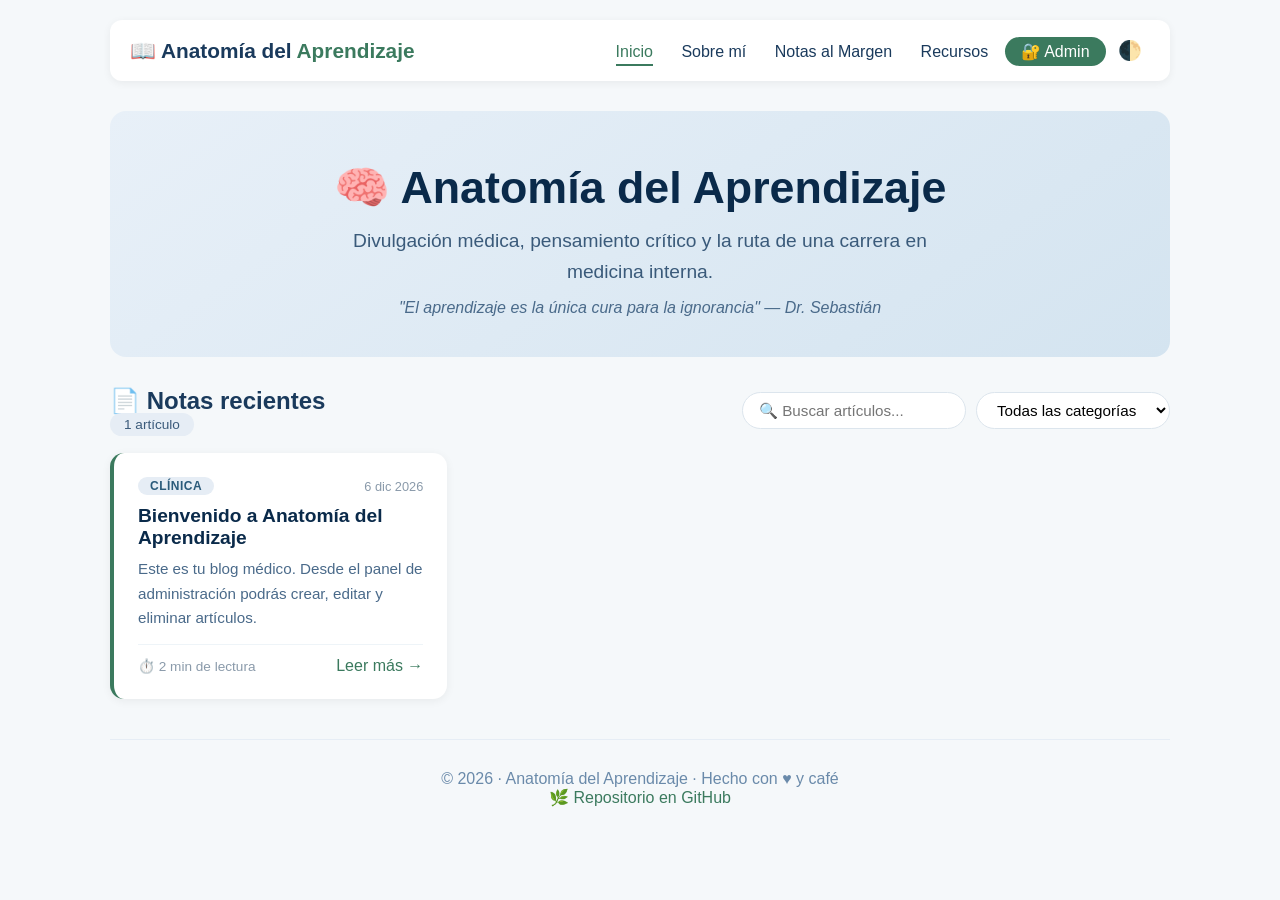
==== commit 4300aa23: "Refactor index.html for improved readability Removed unnecessary comments and cleaned up code format" ====
--- a/index.html
+++ b/index.html
@@ -11,15 +11,15 @@
     .nav { display: flex; justify-content: space-between; align-items: center; padding: 15px 20px; background: white; border-radius: 12px; box-shadow: 0 2px 8px rgba(0,0,0,0.06); margin-bottom: 30px; flex-wrap: wrap; gap: 10px; }
     .nav .brand { font-size: 1.3rem; font-weight: 700; color: #1a3a5c; }
     .nav .brand span { color: #3b7a5e; }
-    .nav a { color: #1a3a5c; text-decoration: none; margin: 0 12px; font-weight: 500; transition: color 0.2s; }
+    .nav a { color: #1a3a5c; text-decoration: none; margin: 0 12px; font-weight: 500; }
     .nav a:hover { color: #3b7a5e; }
     .nav a.active { color: #3b7a5e; border-bottom: 2px solid #3b7a5e; padding-bottom: 4px; }
     .btn-admin { background: #3b7a5e; color: white !important; padding: 6px 16px; border-radius: 20px; margin: 0 !important; }
     .btn-admin:hover { background: #2d6b4f; color: white !important; }
     .header { text-align: center; padding: 50px 20px 40px; background: linear-gradient(145deg, #e8f0f8, #d4e4f0); border-radius: 16px; margin-bottom: 30px; }
-    .header h1 { font-size: 2.8rem; color: #0a2a4a; font-weight: 700; }
+    .header h1 { font-size: 2.8rem; color: #0a2a4a; }
     .header p { font-size: 1.2rem; color: #3a5a7a; max-width: 600px; margin: 12px auto; line-height: 1.6; }
-    .header .epigraph { font-style: italic; color: #4a6a8a; margin-top: 10px; font-size: 1rem; }
+    .header .epigraph { font-style: italic; color: #4a6a8a; margin-top: 10px; }
     .toolbar { display: flex; justify-content: space-between; align-items: center; margin-bottom: 20px; flex-wrap: wrap; gap: 10px; }
     .toolbar h2 { font-size: 1.5rem; color: #1a3a5c; }
     .toolbar .count { background: #e6edf5; padding: 4px 14px; border-radius: 20px; font-size: 0.85rem; color: #3a5a7a; }
@@ -38,18 +38,14 @@
     .card .footer a { color: #3b7a5e; text-decoration: none; font-weight: 500; }
     .card .footer a:hover { color: #1a5a3e; }
     .empty-state { text-align: center; padding: 60px 20px; color: #6a8aaa; grid-column: 1/-1; }
-    .empty-state p { font-size: 1.1rem; }
     .site-footer { text-align: center; padding: 30px 20px; margin-top: 40px; border-top: 1px solid #e6edf5; color: #6a8aaa; }
     .site-footer a { color: #3b7a5e; text-decoration: none; }
-    .site-footer a:hover { text-decoration: underline; }
-    .theme-toggle { background: none; border: none; font-size: 1.2rem; cursor: pointer; padding: 4px 8px; border-radius: 8px; transition: background 0.2s; }
+    .theme-toggle { background: none; border: none; font-size: 1.2rem; cursor: pointer; padding: 4px 8px; border-radius: 8px; }
     .theme-toggle:hover { background: #e6edf5; }
-    .notification { position: fixed; bottom: 30px; right: 30px; background: #1a3a5c; color: white; padding: 12px 24px; border-radius: 12px; box-shadow: 0 6px 24px rgba(0,0,0,0.2); opacity: 0; transform: translateY(20px); transition: all 0.3s ease; z-index: 999; max-width: 90%; }
-    .notification.show { opacity: 1; transform: translateY(0); }
+
     [data-theme="dark"] { background: #0f1a24; color: #e8edf0; }
     [data-theme="dark"] .nav { background: #1a2a36; }
     [data-theme="dark"] .nav a { color: #8bb8d6; }
-    [data-theme="dark"] .nav a:hover { color: #a0d0e8; }
     [data-theme="dark"] .header { background: linear-gradient(145deg, #1a2a36, #0a1a26); }
     [data-theme="dark"] .header h1 { color: #8bb8d6; }
     [data-theme="dark"] .header p { color: #a0b8c9; }
@@ -65,9 +61,9 @@
     [data-theme="dark"] .btn-admin { background: #2c5f7e; }
     [data-theme="dark"] .btn-admin:hover { background: #1a4a6a; }
     [data-theme="dark"] .theme-toggle:hover { background: #2a3f4f; }
-    [data-theme="dark"] .notification { background: #2c5f7e; }
+
     @media (max-width: 768px) {
-      .nav { flex-direction: column; align-items: stretch; gap: 12px; }
+      .nav { flex-direction: column; align-items: stretch; }
       .nav .links { display: flex; flex-wrap: wrap; gap: 8px; justify-content: center; }
       .nav .links a { margin: 0 6px; font-size: 0.9rem; }
       .header h1 { font-size: 2rem; }
@@ -82,7 +78,6 @@
 </head>
 <body>
 
-  <!-- ================== NAVEGACIÓN ================== -->
   <div class="container">
     <nav class="nav">
       <div class="brand">📖 Anatomía del <span>Aprendizaje</span></div>
@@ -96,14 +91,12 @@
       </div>
     </nav>
 
-    <!-- ================== HEADER ================== -->
     <header class="header">
       <h1>🧠 Anatomía del Aprendizaje</h1>
       <p>Divulgación médica, pensamiento crítico y la ruta de una carrera en medicina interna.</p>
       <div class="epigraph">"El aprendizaje es la única cura para la ignorancia" — Dr. Sebastián</div>
     </header>
 
-    <!-- ================== TOOLBAR ================== -->
     <div class="toolbar">
       <div>
         <h2>📄 Notas recientes</h2>
@@ -122,12 +115,10 @@
       </div>
     </div>
 
-    <!-- ================== ARTÍCULOS ================== -->
     <div class="cards" id="articleGrid">
       <div class="loading">⏳ Cargando artículos...</div>
     </div>
 
-    <!-- ================== FOOTER ================== -->
     <footer class="site-footer">
       <p>&copy; 2026 · Anatomía del Aprendizaje · Hecho con ♥ y café</p>
       <p><a href="https://github.com/SantiGalindez3/Anatomia-del-Aprendizaje" target="_blank">🌿 Repositorio en GitHub</a></p>
@@ -135,10 +126,6 @@
   </div>
 
   <script>
-    // ============================================================
-    // DATOS Y LÓGICA
-    // ============================================================
-
     let articulos = [];
     let currentFilter = 'all';
     let currentSearch = '';
@@ -153,29 +140,6 @@
     function formatDate(dateString) {
       const options = { year: 'numeric', month: 'short', day: 'numeric' };
       return new Date(dateString).toLocaleDateString('es-ES', options);
-    }
-
-    function obtenerArticulosDefault() {
-      return [
-        {
-          id: 1,
-          titulo: "Bienvenido a Anatomía del Aprendizaje",
-          resumen: "Este es tu blog médico. Desde el panel de administración podrás crear, editar y eliminar artículos.",
-          categoria: "Clínica",
-          fecha: new Date().toISOString().split('T')[0],
-          tiempoLectura: 2,
-          destacado: true
-        },
-        {
-          id: 2,
-          titulo: "Ejemplo de artículo médico",
-          resumen: "Este es un artículo de ejemplo. Puedes editarlo o eliminarlo desde el panel de administración.",
-          categoria: "Neuro",
-          fecha: new Date().toISOString().split('T')[0],
-          tiempoLectura: 3,
-          destacado: false
-        }
-      ];
     }
 
     function renderArticulos() {
@@ -224,10 +188,8 @@
       grid.innerHTML = html;
     }
 
-    // Cargar artículos desde GitHub o localStorage
     async function cargarArticulos() {
       try {
-        // Intentar cargar desde GitHub
         const url = 'https://raw.githubusercontent.com/SantiGalindez3/Anatomia-del-Aprendizaje/main/articulos.json';
         const response = await fetch(url);
 
@@ -237,27 +199,23 @@
           return;
         }
       } catch (e) {
-        console.log('No se pudo cargar desde GitHub, usando localStorage');
-      }
-
-      // Fallback: localStorage
-      const guardados = localStorage.getItem('articulos');
-      if (guardados) {
-        try {
-          articulos = JSON.parse(guardados);
-          renderArticulos();
-          return;
-        } catch (e) {}
-      }
-
-      // Fallback final: datos por defecto
-      articulos = obtenerArticulosDefault();
+        console.log('No se pudo cargar desde GitHub');
+      }
+
+      // Fallback
+      articulos = [
+        {
+          id: 1,
+          titulo: "Bienvenido a Anatomía del Aprendizaje",
+          resumen: "Este es tu blog médico. Desde el panel de administración podrás crear, editar y eliminar artículos.",
+          categoria: "Clínica",
+          fecha: new Date().toISOString().split('T')[0],
+          tiempoLectura: 2,
+          destacado: true
+        }
+      ];
       renderArticulos();
     }
-
-    // ============================================================
-    // TEMA OSCURO
-    // ============================================================
 
     if (currentTheme === 'dark') {
       document.documentElement.setAttribute('data-theme', 'dark');
@@ -271,10 +229,6 @@
       this.textContent = currentTheme === 'light' ? '🌓' : '☀️';
     });
 
-    // ============================================================
-    // EVENTOS
-    // ============================================================
-
     searchInput.addEventListener('input', function() {
       currentSearch = this.value;
       renderArticulos();
@@ -285,12 +239,8 @@
       renderArticulos();
     });
 
-    // ============================================================
-    // INICIALIZAR
-    // ============================================================
-
     cargarArticulos();
-    console.log('📚 Anatomía del Aprendizaje - Blog cargado correctamente');
+    console.log('📚 Blog cargado correctamente');
   </script>
 
 </body>
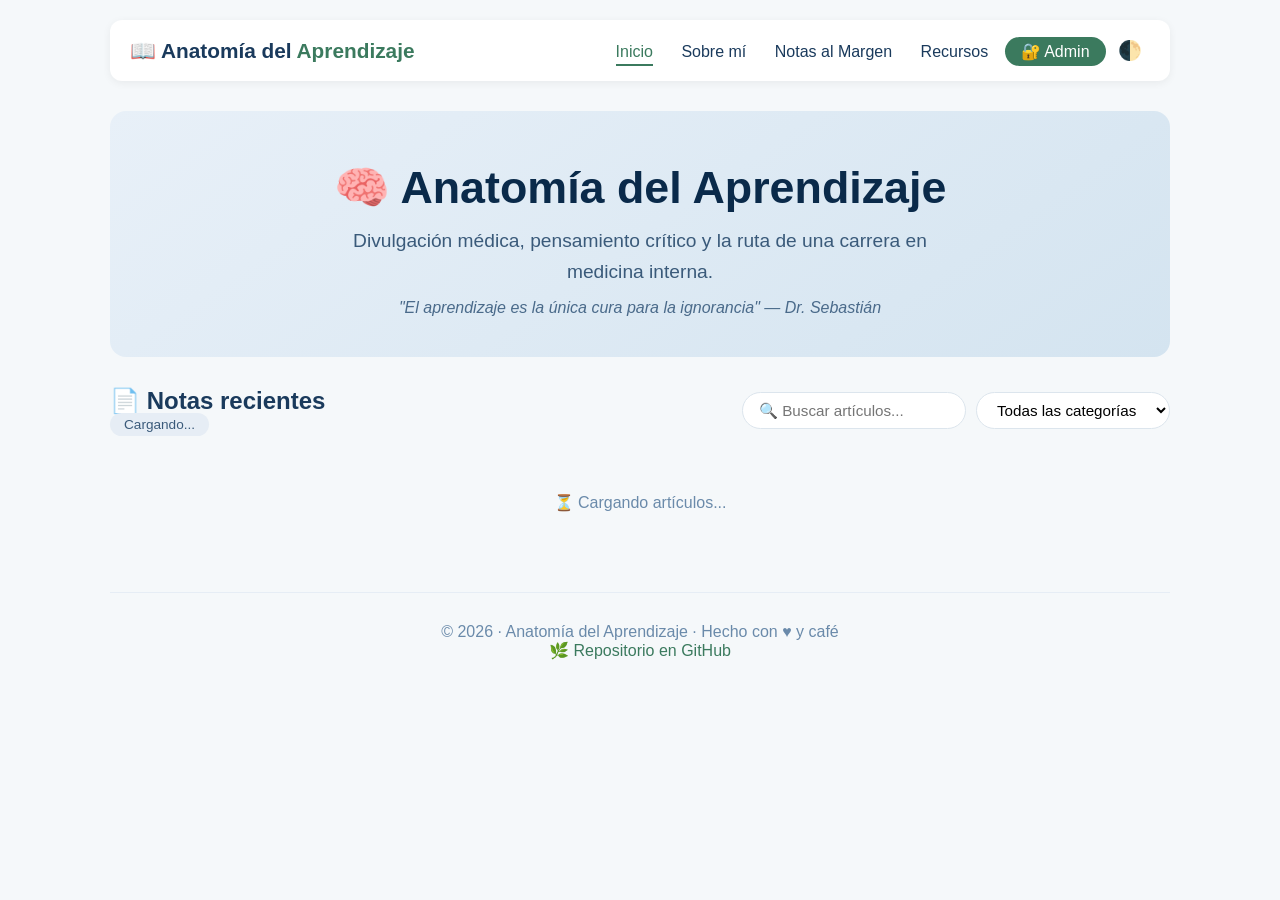
==== commit 3b53cfc3: "Add article loading functionality in index.html Added a section for dynamically loading articles and" ====
--- a/index.html
+++ b/index.html
@@ -241,6 +241,42 @@
 
     cargarArticulos();
     console.log('📚 Blog cargado correctamente');
+    <section id="articles-container">
+    <!-- Los artículos se cargarán dinámicamente aquí -->
+</section>
+
+<script>
+    async function loadPublicArticles() {
+        try {
+            // Intenta leer primero de localStorage si hubo cambios recientes, o carga el JSON del servidor
+            let data = localStorage.getItem('cached_articles');
+            let articles = data ? JSON.parse(data) : null;
+
+            if (!articles) {
+                const response = await fetch('articulos.json');
+                articles = await response.json();
+            }
+
+            const container = document.getElementById('articles-container');
+            container.innerHTML = '';
+
+            articles.forEach(art => {
+                const articleElement = document.createElement('article');
+                articleElement.className = 'card-article';
+                articleElement.innerHTML = `
+                    <h3>${art.title}</h3>
+                    <span class="date">${art.date}</span>
+                    <p>${art.summary}</p>
+                    <div class="content-body">${art.content}</div>
+                `;
+                container.appendChild(articleElement);
+            });
+        } catch (error) {
+            console.error('Error cargando los artículos públicos:', error);
+        }
+    }
+
+    document.addEventListener('DOMContentLoaded', loadPublicArticles);
   </script>
 
 </body>
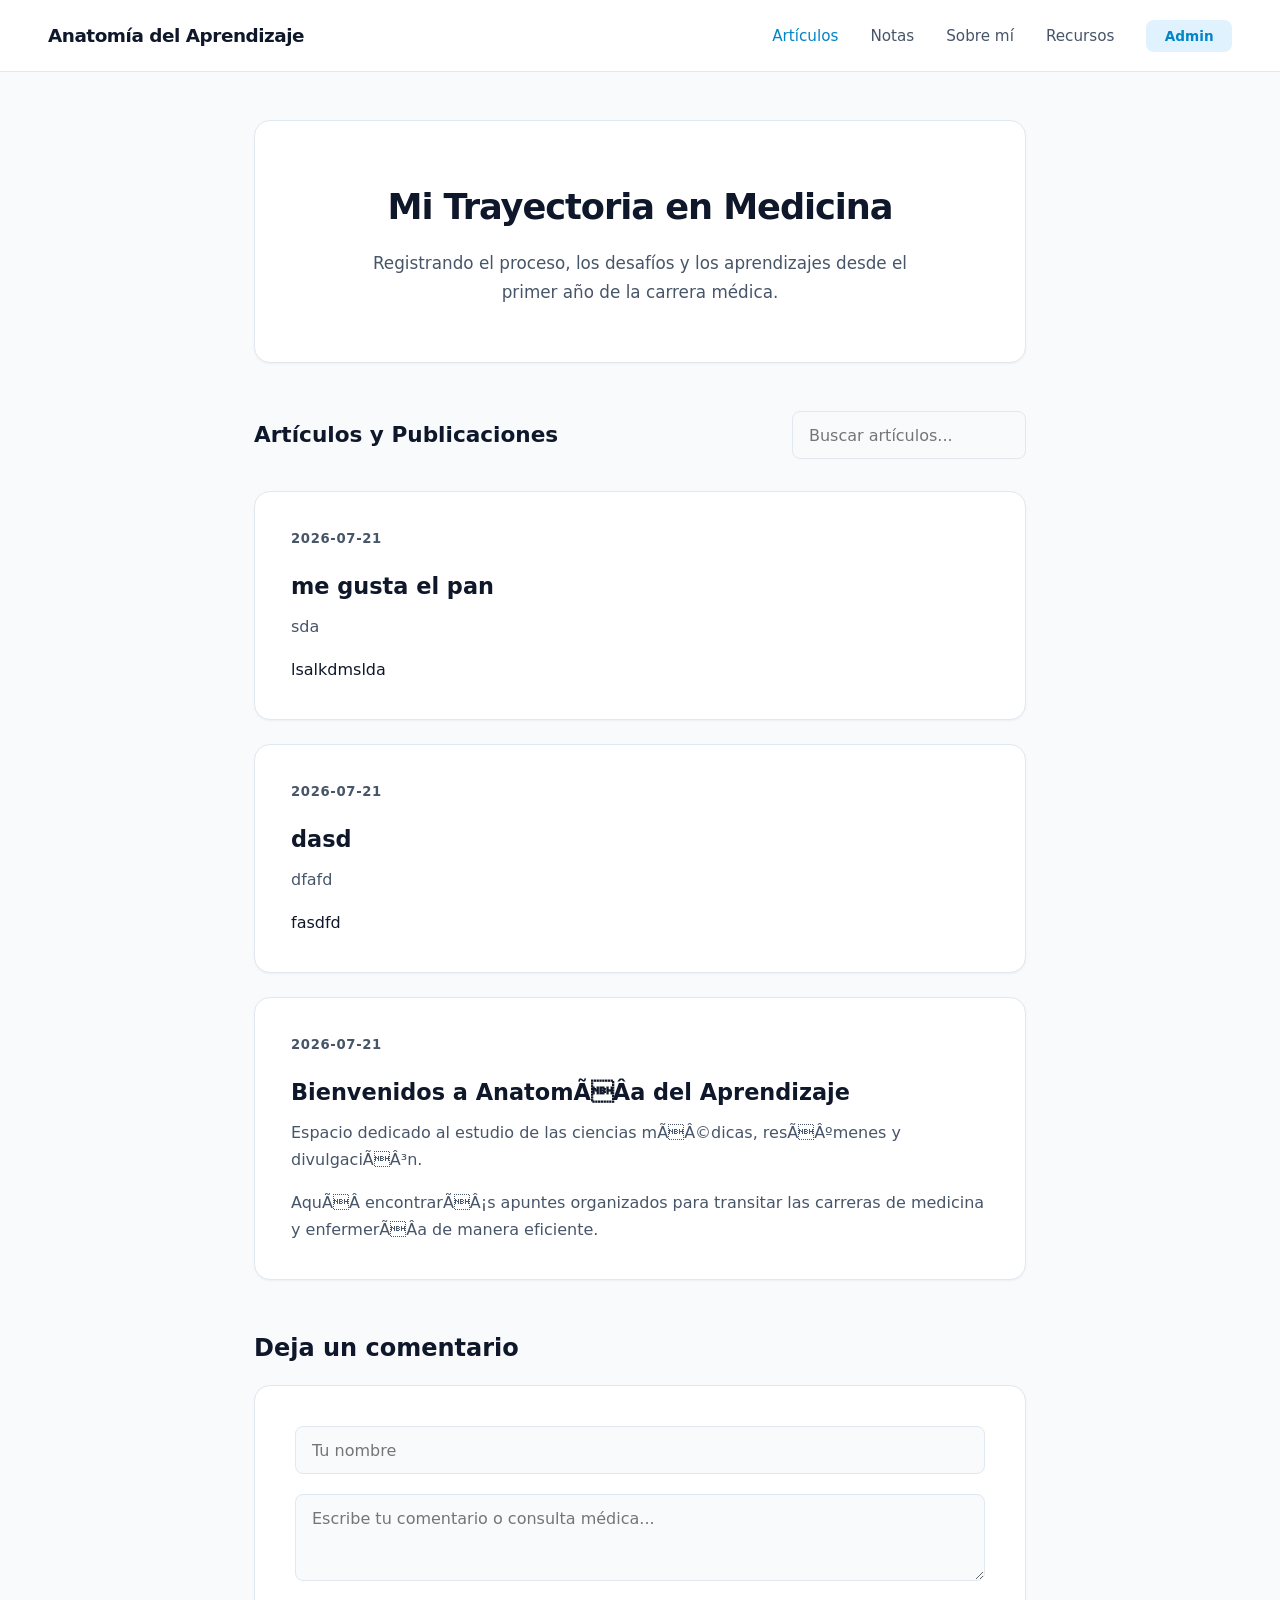
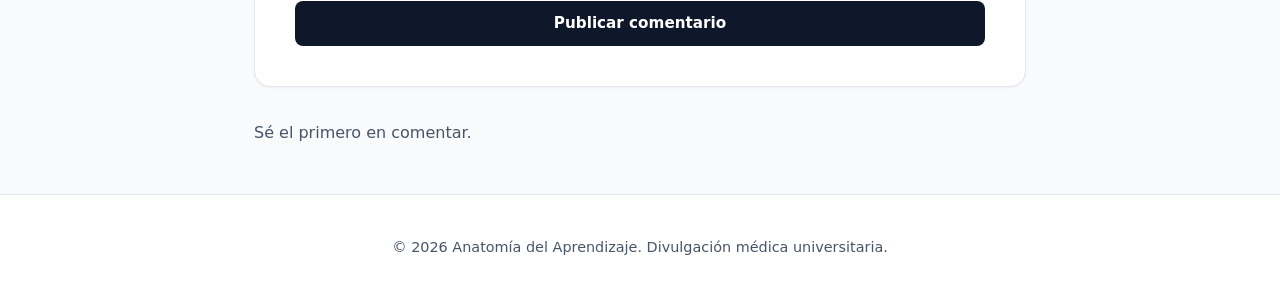
==== commit de5f58c9: "Refactor index.html structure and styles" ====
--- a/index.html
+++ b/index.html
@@ -1,283 +1,124 @@
 <!DOCTYPE html>
 <html lang="es">
 <head>
-  <meta charset="UTF-8">
-  <meta name="viewport" content="width=device-width, initial-scale=1.0">
-  <title>Anatomía del Aprendizaje · Blog médico</title>
-  <style>
-    * { margin: 0; padding: 0; box-sizing: border-box; }
-    body { font-family: -apple-system, BlinkMacSystemFont, 'Segoe UI', Roboto, sans-serif; background: #f5f8fa; color: #1a3a5c; }
-    .container { max-width: 1100px; margin: 0 auto; padding: 20px; }
-    .nav { display: flex; justify-content: space-between; align-items: center; padding: 15px 20px; background: white; border-radius: 12px; box-shadow: 0 2px 8px rgba(0,0,0,0.06); margin-bottom: 30px; flex-wrap: wrap; gap: 10px; }
-    .nav .brand { font-size: 1.3rem; font-weight: 700; color: #1a3a5c; }
-    .nav .brand span { color: #3b7a5e; }
-    .nav a { color: #1a3a5c; text-decoration: none; margin: 0 12px; font-weight: 500; }
-    .nav a:hover { color: #3b7a5e; }
-    .nav a.active { color: #3b7a5e; border-bottom: 2px solid #3b7a5e; padding-bottom: 4px; }
-    .btn-admin { background: #3b7a5e; color: white !important; padding: 6px 16px; border-radius: 20px; margin: 0 !important; }
-    .btn-admin:hover { background: #2d6b4f; color: white !important; }
-    .header { text-align: center; padding: 50px 20px 40px; background: linear-gradient(145deg, #e8f0f8, #d4e4f0); border-radius: 16px; margin-bottom: 30px; }
-    .header h1 { font-size: 2.8rem; color: #0a2a4a; }
-    .header p { font-size: 1.2rem; color: #3a5a7a; max-width: 600px; margin: 12px auto; line-height: 1.6; }
-    .header .epigraph { font-style: italic; color: #4a6a8a; margin-top: 10px; }
-    .toolbar { display: flex; justify-content: space-between; align-items: center; margin-bottom: 20px; flex-wrap: wrap; gap: 10px; }
-    .toolbar h2 { font-size: 1.5rem; color: #1a3a5c; }
-    .toolbar .count { background: #e6edf5; padding: 4px 14px; border-radius: 20px; font-size: 0.85rem; color: #3a5a7a; }
-    .search-box { display: flex; gap: 10px; flex-wrap: wrap; }
-    .search-box input { padding: 8px 16px; border: 1px solid #dce5ed; border-radius: 24px; font-size: 0.95rem; min-width: 200px; }
-    .search-box select { padding: 8px 16px; border: 1px solid #dce5ed; border-radius: 24px; font-size: 0.95rem; background: white; }
-    .cards { display: grid; grid-template-columns: repeat(auto-fill, minmax(320px, 1fr)); gap: 24px; margin: 20px 0; }
-    .card { background: white; border-radius: 14px; padding: 24px; box-shadow: 0 2px 10px rgba(0,0,0,0.06); border-left: 4px solid #3b7a5e; transition: transform 0.2s, box-shadow 0.2s; }
-    .card:hover { transform: translateY(-3px); box-shadow: 0 6px 20px rgba(0,0,0,0.08); }
-    .card .tag { display: inline-block; background: #e6edf5; padding: 2px 12px; border-radius: 12px; font-size: 0.75rem; color: #2a5a7a; font-weight: 600; text-transform: uppercase; letter-spacing: 0.5px; }
-    .card .date { color: #8a9aaa; font-size: 0.8rem; }
-    .card h3 { font-size: 1.2rem; margin: 10px 0 8px; color: #0a2a4a; }
-    .card p { color: #4a6a8a; line-height: 1.6; font-size: 0.95rem; }
-    .card .footer { display: flex; justify-content: space-between; align-items: center; margin-top: 14px; padding-top: 12px; border-top: 1px solid #eef4f8; }
-    .card .footer .read-time { color: #8a9aaa; font-size: 0.85rem; }
-    .card .footer a { color: #3b7a5e; text-decoration: none; font-weight: 500; }
-    .card .footer a:hover { color: #1a5a3e; }
-    .empty-state { text-align: center; padding: 60px 20px; color: #6a8aaa; grid-column: 1/-1; }
-    .site-footer { text-align: center; padding: 30px 20px; margin-top: 40px; border-top: 1px solid #e6edf5; color: #6a8aaa; }
-    .site-footer a { color: #3b7a5e; text-decoration: none; }
-    .theme-toggle { background: none; border: none; font-size: 1.2rem; cursor: pointer; padding: 4px 8px; border-radius: 8px; }
-    .theme-toggle:hover { background: #e6edf5; }
-
-    [data-theme="dark"] { background: #0f1a24; color: #e8edf0; }
-    [data-theme="dark"] .nav { background: #1a2a36; }
-    [data-theme="dark"] .nav a { color: #8bb8d6; }
-    [data-theme="dark"] .header { background: linear-gradient(145deg, #1a2a36, #0a1a26); }
-    [data-theme="dark"] .header h1 { color: #8bb8d6; }
-    [data-theme="dark"] .header p { color: #a0b8c9; }
-    [data-theme="dark"] .card { background: #1a2a36; border-color: #3b7a5e; }
-    [data-theme="dark"] .card h3 { color: #8bb8d6; }
-    [data-theme="dark"] .card p { color: #a0b8c9; }
-    [data-theme="dark"] .card .tag { background: #2a3f4f; color: #a0b8c9; }
-    [data-theme="dark"] .card .footer { border-top-color: #2a3f4f; }
-    [data-theme="dark"] .toolbar .count { background: #2a3f4f; color: #a0b8c9; }
-    [data-theme="dark"] .search-box input { background: #1a2a36; border-color: #2a3f4f; color: #e8edf0; }
-    [data-theme="dark"] .search-box select { background: #1a2a36; border-color: #2a3f4f; color: #e8edf0; }
-    [data-theme="dark"] .site-footer { border-top-color: #2a3f4f; color: #6a8aaa; }
-    [data-theme="dark"] .btn-admin { background: #2c5f7e; }
-    [data-theme="dark"] .btn-admin:hover { background: #1a4a6a; }
-    [data-theme="dark"] .theme-toggle:hover { background: #2a3f4f; }
-
-    @media (max-width: 768px) {
-      .nav { flex-direction: column; align-items: stretch; }
-      .nav .links { display: flex; flex-wrap: wrap; gap: 8px; justify-content: center; }
-      .nav .links a { margin: 0 6px; font-size: 0.9rem; }
-      .header h1 { font-size: 2rem; }
-      .cards { grid-template-columns: 1fr; }
-      .search-box { flex-direction: column; width: 100%; }
-      .search-box input { min-width: auto; width: 100%; }
-      .search-box select { width: 100%; }
-      .toolbar { flex-direction: column; align-items: stretch; }
-    }
-    .loading { text-align: center; padding: 40px; color: #6a8aaa; grid-column: 1/-1; }
-  </style>
+    <meta charset="UTF-8">
+    <meta name="viewport" content="width=device-width, initial-scale=1.0">
+    <title>Anatomía del Aprendizaje - Blog Médico</title>
+    <link rel="stylesheet" href="style.css">
 </head>
 <body>
-
-  <div class="container">
-    <nav class="nav">
-      <div class="brand">📖 Anatomía del <span>Aprendizaje</span></div>
-      <div class="links">
-        <a href="index.html" class="active">Inicio</a>
-        <a href="sobre-mi.html">Sobre mí</a>
-        <a href="notas-margen.html">Notas al Margen</a>
-        <a href="recursos.html">Recursos</a>
-        <a href="administrador.html" class="btn-admin">🔐 Admin</a>
-        <button class="theme-toggle" id="themeToggle" aria-label="Cambiar tema">🌓</button>
-      </div>
-    </nav>
-
-    <header class="header">
-      <h1>🧠 Anatomía del Aprendizaje</h1>
-      <p>Divulgación médica, pensamiento crítico y la ruta de una carrera en medicina interna.</p>
-      <div class="epigraph">"El aprendizaje es la única cura para la ignorancia" — Dr. Sebastián</div>
+    <header>
+        <a href="index.html" class="logo">Anatomía del Aprendizaje</a>
+        <nav>
+            <ul>
+                <li><a href="index.html" class="active">Artículos</a></li>
+                <li><a href="notas-margen.html">Notas</a></li>
+                <li><a href="sobre-mi.html">Sobre mí</a></li>
+                <li><a href="recursos.html">Recursos</a></li>
+                <li><a href="admin.html" class="btn-admin">Admin</a></li>
+            </ul>
+        </nav>
     </header>
 
-    <div class="toolbar">
-      <div>
-        <h2>📄 Notas recientes</h2>
-        <span class="count" id="articleCount">Cargando...</span>
-      </div>
-      <div class="search-box">
-        <input type="text" id="searchInput" placeholder="🔍 Buscar artículos...">
-        <select id="categoryFilter">
-          <option value="all">Todas las categorías</option>
-          <option value="Clínica">Clínica</option>
-          <option value="Neuro">Neuro</option>
-          <option value="Nota al margen">Notas al Margen</option>
-          <option value="Investigación">Investigación</option>
-          <option value="Recursos">Recursos</option>
-        </select>
-      </div>
-    </div>
+    <main>
+        <section class="hero">
+            <h2>Mi Trayectoria en Medicina</h2>
+            <p>Registrando el proceso, los desafíos y los aprendizajes desde el primer año de la carrera médica.</p>
+        </section>
 
-    <div class="cards" id="articleGrid">
-      <div class="loading">⏳ Cargando artículos...</div>
-    </div>
+        <section>
+            <div class="section-header">
+                <h2>Artículos y Publicaciones</h2>
+                <div class="search-filters">
+                    <input type="text" id="search-input" placeholder="Buscar artículos...">
+                </div>
+            </div>
+            <div id="articles-container">
+                <p style="color: var(--text-muted); text-align: center; padding: 2rem;">Cargando publicaciones...</p>
+            </div>
+        </section>
 
-    <footer class="site-footer">
-      <p>&copy; 2026 · Anatomía del Aprendizaje · Hecho con ♥ y café</p>
-      <p><a href="https://github.com/SantiGalindez3/Anatomia-del-Aprendizaje" target="_blank">🌿 Repositorio en GitHub</a></p>
+        <!-- Sección de Comentarios Públicos -->
+        <section style="margin-top: 3rem;">
+            <h2>Deja un comentario</h2>
+            <form id="comment-form" style="margin-top: 1rem;">
+                <input type="text" id="comment-name" placeholder="Tu nombre" required>
+                <textarea id="comment-text" placeholder="Escribe tu comentario o consulta médica..." rows="3" required></textarea>
+                <button type="submit" class="btn">Publicar comentario</button>
+            </form>
+            <div id="comments-list" style="margin-top: 2rem;"></div>
+        </section>
+    </main>
+
+    <footer>
+        <p>&copy; 2026 Anatomía del Aprendizaje. Divulgación médica universitaria.</p>
     </footer>
-  </div>
 
-  <script>
-    let articulos = [];
-    let currentFilter = 'all';
-    let currentSearch = '';
-    let currentTheme = localStorage.getItem('theme') || 'light';
+    <script>
+        async function loadData() {
+            const container = document.getElementById('articles-container');
+            const jsonUrl = window.location.hostname.includes('github.io') ? '/Anatomia-del-Aprendizaje/articulos.json' : 'articulos.json';
+            
+            try {
+                const response = await fetch(jsonUrl);
+                const articles = response.ok ? await response.json() : [];
+                
+                container.innerHTML = '';
+                if (articles.length === 0) {
+                    container.innerHTML = '<p style="color: var(--text-muted); text-align: center; padding: 2rem;">No hay artículos publicados todavía.</p>';
+                    return;
+                }
 
-    const grid = document.getElementById('articleGrid');
-    const articleCount = document.getElementById('articleCount');
-    const searchInput = document.getElementById('searchInput');
-    const categoryFilter = document.getElementById('categoryFilter');
-    const themeToggle = document.getElementById('themeToggle');
+                articles.forEach(art => {
+                    const el = document.createElement('article');
+                    el.className = 'card-article';
+                    el.innerHTML = `
+                        <span class="date">${art.date || 'Reciente'}</span>
+                        <h3>${art.title}</h3>
+                        <p>${art.summary || ''}</p>
+                        <div style="margin-top: 1rem;">${art.content || ''}</div>
+                    `;
+                    container.appendChild(el);
+                });
+            } catch (err) {
+                container.innerHTML = '<p style="color: #dc2626; text-align: center;">Error al cargar los contenidos.</p>';
+            }
+        }
 
-    function formatDate(dateString) {
-      const options = { year: 'numeric', month: 'short', day: 'numeric' };
-      return new Date(dateString).toLocaleDateString('es-ES', options);
-    }
+        // Sistema local de comentarios públicos
+        const commentForm = document.getElementById('comment-form');
+        const commentsList = document.getElementById('comments-list');
 
-    function renderArticulos() {
-      let filtered = articulos;
+        function renderComments() {
+            const saved = JSON.parse(localStorage.getItem('public_comments') || '[]');
+            commentsList.innerHTML = saved.length ? '' : '<p style="color: var(--text-muted);">Sé el primero en comentar.</p>';
+            saved.forEach(c => {
+                const div = document.createElement('div');
+                div.className = 'card-article';
+                div.style.padding = '1.25rem';
+                div.innerHTML = `<strong>${c.name}</strong> <span style="font-size:0.8rem; color:var(--text-muted);">${c.date}</span><p style="margin-top:0.5rem;">${c.text}</p>`;
+                commentsList.appendChild(div);
+            });
+        }
 
-      if (currentFilter !== 'all') {
-        filtered = filtered.filter(a => a.categoria === currentFilter);
-      }
+        commentForm.addEventListener('submit', (e) => {
+            e.preventDefault();
+            const newComment = {
+                name: document.getElementById('comment-name').value,
+                text: document.getElementById('comment-text').value,
+                date: new Date().toLocaleDateString()
+            };
+            const saved = JSON.parse(localStorage.getItem('public_comments') || '[]');
+            saved.unshift(newComment);
+            localStorage.setItem('public_comments', JSON.stringify(saved));
+            commentForm.reset();
+            renderComments();
+        });
 
-      if (currentSearch.trim() !== '') {
-        const searchTerm = currentSearch.toLowerCase().trim();
-        filtered = filtered.filter(a =>
-          a.titulo.toLowerCase().includes(searchTerm) ||
-          a.resumen.toLowerCase().includes(searchTerm) ||
-          a.categoria.toLowerCase().includes(searchTerm)
-        );
-      }
-
-      filtered.sort((a, b) => new Date(b.fecha) - new Date(a.fecha));
-
-      articleCount.textContent = `${filtered.length} artículo${filtered.length !== 1 ? 's' : ''}`;
-
-      if (filtered.length === 0) {
-        grid.innerHTML = `<div class="empty-state"><p>📭 No hay artículos que coincidan con tu búsqueda.</p></div>`;
-        return;
-      }
-
-      let html = '';
-      filtered.forEach(a => {
-        html += `
-          <div class="card">
-            <div style="display: flex; justify-content: space-between; align-items: center; margin-bottom: 8px;">
-              <span class="tag">${a.categoria || 'General'}</span>
-              <span class="date">${formatDate(a.fecha)}</span>
-            </div>
-            <h3>${a.titulo}</h3>
-            <p>${a.resumen}</p>
-            <div class="footer">
-              <span class="read-time">⏱️ ${a.tiempoLectura || 3} min de lectura</span>
-              <a href="#">Leer más →</a>
-            </div>
-          </div>
-        `;
-      });
-
-      grid.innerHTML = html;
-    }
-
-    async function cargarArticulos() {
-      try {
-        const url = 'https://raw.githubusercontent.com/SantiGalindez3/Anatomia-del-Aprendizaje/main/articulos.json';
-        const response = await fetch(url);
-
-        if (response.ok) {
-          articulos = await response.json();
-          renderArticulos();
-          return;
-        }
-      } catch (e) {
-        console.log('No se pudo cargar desde GitHub');
-      }
-
-      // Fallback
-      articulos = [
-        {
-          id: 1,
-          titulo: "Bienvenido a Anatomía del Aprendizaje",
-          resumen: "Este es tu blog médico. Desde el panel de administración podrás crear, editar y eliminar artículos.",
-          categoria: "Clínica",
-          fecha: new Date().toISOString().split('T')[0],
-          tiempoLectura: 2,
-          destacado: true
-        }
-      ];
-      renderArticulos();
-    }
-
-    if (currentTheme === 'dark') {
-      document.documentElement.setAttribute('data-theme', 'dark');
-      themeToggle.textContent = '☀️';
-    }
-
-    themeToggle.addEventListener('click', function() {
-      currentTheme = currentTheme === 'light' ? 'dark' : 'light';
-      document.documentElement.setAttribute('data-theme', currentTheme);
-      localStorage.setItem('theme', currentTheme);
-      this.textContent = currentTheme === 'light' ? '🌓' : '☀️';
-    });
-
-    searchInput.addEventListener('input', function() {
-      currentSearch = this.value;
-      renderArticulos();
-    });
-
-    categoryFilter.addEventListener('change', function() {
-      currentFilter = this.value;
-      renderArticulos();
-    });
-
-    cargarArticulos();
-    console.log('📚 Blog cargado correctamente');
-    <section id="articles-container">
-    <!-- Los artículos se cargarán dinámicamente aquí -->
-</section>
-
-<script>
-    async function loadPublicArticles() {
-        try {
-            // Intenta leer primero de localStorage si hubo cambios recientes, o carga el JSON del servidor
-            let data = localStorage.getItem('cached_articles');
-            let articles = data ? JSON.parse(data) : null;
-
-            if (!articles) {
-                const response = await fetch('articulos.json');
-                articles = await response.json();
-            }
-
-            const container = document.getElementById('articles-container');
-            container.innerHTML = '';
-
-            articles.forEach(art => {
-                const articleElement = document.createElement('article');
-                articleElement.className = 'card-article';
-                articleElement.innerHTML = `
-                    <h3>${art.title}</h3>
-                    <span class="date">${art.date}</span>
-                    <p>${art.summary}</p>
-                    <div class="content-body">${art.content}</div>
-                `;
-                container.appendChild(articleElement);
-            });
-        } catch (error) {
-            console.error('Error cargando los artículos públicos:', error);
-        }
-    }
-
-    document.addEventListener('DOMContentLoaded', loadPublicArticles);
-  </script>
-
+        document.addEventListener('DOMContentLoaded', () => {
+            loadData();
+            renderComments();
+        });
+    </script>
 </body>
 </html>
--- a/style.css
+++ b/style.css
@@ -0,0 +1,295 @@
+:root {
+    --bg-primary: #f8fafc;
+    --surface: #ffffff;
+    --text-main: #0f172a;
+    --text-muted: #475569;
+    --accent: #0284c7;
+    --accent-light: #e0f2fe;
+    --border: #e2e8f0;
+    --radius-sm: 8px;
+    --radius-lg: 16px;
+    --shadow-subtle: 0 1px 3px 0 rgba(0, 0, 0, 0.04), 0 1px 2px -1px rgba(0, 0, 0, 0.04);
+    --shadow-hover: 0 10px 25px -5px rgba(0, 0, 0, 0.05), 0 8px 10px -6px rgba(0, 0, 0, 0.05);
+}
+
+* {
+    margin: 0;
+    padding: 0;
+    box-sizing: border-box;
+    font-family: 'Inter', system-ui, -apple-system, sans-serif;
+}
+
+body {
+    background-color: var(--bg-primary);
+    color: var(--text-main);
+    line-height: 1.7;
+    min-height: 100vh;
+    display: flex;
+    flex-direction: column;
+}
+
+header, .admin-header {
+    background: var(--surface);
+    border-bottom: 1px solid var(--border);
+    padding: 1.25rem 3rem;
+    display: flex;
+    justify-content: space-between;
+    align-items: center;
+    position: sticky;
+    top: 0;
+    z-index: 1000;
+}
+
+.logo, header h1, .admin-header h1 {
+    font-size: 1.15rem;
+    font-weight: 700;
+    color: var(--text-main);
+    text-decoration: none;
+    letter-spacing: -0.025em;
+}
+
+nav ul {
+    display: flex;
+    list-style: none;
+    gap: 2rem;
+    align-items: center;
+}
+
+nav a, .nav-link {
+    text-decoration: none;
+    color: var(--text-muted);
+    font-weight: 500;
+    font-size: 0.95rem;
+    transition: color 0.2s ease;
+}
+
+nav a:hover, nav a.active, .nav-link:hover {
+    color: var(--accent);
+}
+
+.btn-admin {
+    background-color: var(--accent-light);
+    color: var(--accent);
+    padding: 0.5rem 1.15rem;
+    border-radius: var(--radius-sm);
+    font-weight: 600;
+    font-size: 0.85rem;
+    transition: background 0.2s;
+}
+
+.btn-admin:hover {
+    background-color: #bae6fd;
+}
+
+main, .admin-container {
+    max-width: 820px;
+    width: 100%;
+    margin: 3rem auto;
+    padding: 0 1.5rem;
+    flex: 1;
+}
+
+.hero {
+    background: var(--surface);
+    border: 1px solid var(--border);
+    border-radius: var(--radius-lg);
+    padding: 3.5rem 2.5rem;
+    text-align: center;
+    margin-bottom: 3rem;
+    box-shadow: var(--shadow-subtle);
+}
+
+.hero h2 {
+    color: var(--text-main);
+    font-size: 2.2rem;
+    margin-bottom: 0.75rem;
+    font-weight: 800;
+    letter-spacing: -0.03em;
+}
+
+.hero p {
+    color: var(--text-muted);
+    font-size: 1.05rem;
+    max-width: 580px;
+    margin: 0 auto;
+}
+
+.section-header {
+    display: flex;
+    justify-content: space-between;
+    align-items: center;
+    margin-bottom: 2rem;
+    flex-wrap: wrap;
+    gap: 1rem;
+}
+
+.section-header h2 {
+    font-size: 1.35rem;
+    font-weight: 700;
+    color: var(--text-main);
+}
+
+.search-filters input {
+    padding: 0.55rem 1rem;
+    border: 1px solid var(--border);
+    border-radius: var(--radius-sm);
+    font-size: 0.9rem;
+    background: var(--surface);
+    color: var(--text-main);
+    outline: none;
+    transition: border-color 0.2s;
+}
+
+.search-filters input:focus {
+    border-color: var(--accent);
+}
+
+.card-article, article {
+    background: var(--surface);
+    border: 1px solid var(--border);
+    border-radius: var(--radius-lg);
+    padding: 2.25rem;
+    margin-bottom: 1.5rem;
+    box-shadow: var(--shadow-subtle);
+    transition: transform 0.2s ease, box-shadow 0.2s ease;
+}
+
+.card-article:hover {
+    transform: translateY(-2px);
+    box-shadow: var(--shadow-hover);
+}
+
+.card-article h3 {
+    color: var(--text-main);
+    font-size: 1.4rem;
+    margin-bottom: 0.5rem;
+    font-weight: 700;
+}
+
+.card-article .date {
+    font-size: 0.825rem;
+    color: var(--text-muted);
+    display: block;
+    margin-bottom: 1rem;
+    text-transform: uppercase;
+    letter-spacing: 0.05em;
+    font-weight: 600;
+}
+
+.card-article p {
+    color: var(--text-muted);
+    font-size: 1rem;
+}
+
+form {
+    background: var(--surface);
+    border: 1px solid var(--border);
+    border-radius: var(--radius-lg);
+    padding: 2.5rem;
+    box-shadow: var(--shadow-subtle);
+    display: flex;
+    flex-direction: column;
+    gap: 1.25rem;
+}
+
+input[type="text"],
+input[type="password"],
+textarea {
+    width: 100%;
+    padding: 0.85rem 1rem;
+    border: 1px solid var(--border);
+    border-radius: var(--radius-sm);
+    font-size: 1rem;
+    color: var(--text-main);
+    background: var(--bg-primary);
+    transition: border-color 0.2s;
+}
+
+input:focus, textarea:focus {
+    outline: none;
+    border-color: var(--accent);
+    background: var(--surface);
+}
+
+.btn {
+    background-color: var(--text-main);
+    color: white;
+    border: none;
+    padding: 0.85rem 1.5rem;
+    font-size: 0.95rem;
+    font-weight: 600;
+    border-radius: var(--radius-sm);
+    cursor: pointer;
+    transition: background 0.2s;
+    text-align: center;
+}
+
+.btn:hover {
+    background-color: var(--accent);
+}
+
+#logout-btn {
+    background-color: #fee2e2;
+    color: #dc2626;
+    border: none;
+    padding: 0.5rem 1rem;
+    border-radius: var(--radius-sm);
+    cursor: pointer;
+    font-weight: 600;
+    font-size: 0.85rem;
+}
+
+#logout-btn:hover {
+    background-color: #fecaca;
+}
+
+.table-responsive {
+    width: 100%;
+    overflow-x: auto;
+    margin: 1.5rem 0;
+    border-radius: var(--radius-lg);
+    border: 1px solid var(--border);
+    background: var(--surface);
+}
+
+table {
+    width: 100%;
+    border-collapse: collapse;
+    text-align: left;
+    font-size: 0.95rem;
+}
+
+th, td {
+    padding: 1rem 1.25rem;
+    border-bottom: 1px solid var(--border);
+}
+
+th {
+    background-color: var(--bg-primary);
+    color: var(--text-main);
+    font-weight: 600;
+}
+
+footer {
+    text-align: center;
+    padding: 2.5rem;
+    color: var(--text-muted);
+    font-size: 0.9rem;
+    border-top: 1px solid var(--border);
+    background: var(--surface);
+    margin-top: auto;
+}
+
+@media (max-width: 768px) {
+    header, .admin-header {
+        flex-direction: column;
+        gap: 1rem;
+        padding: 1rem;
+    }
+    nav ul {
+        gap: 1rem;
+    }
+    .hero {
+        padding: 2.5rem 1.25rem;
+    }
+}
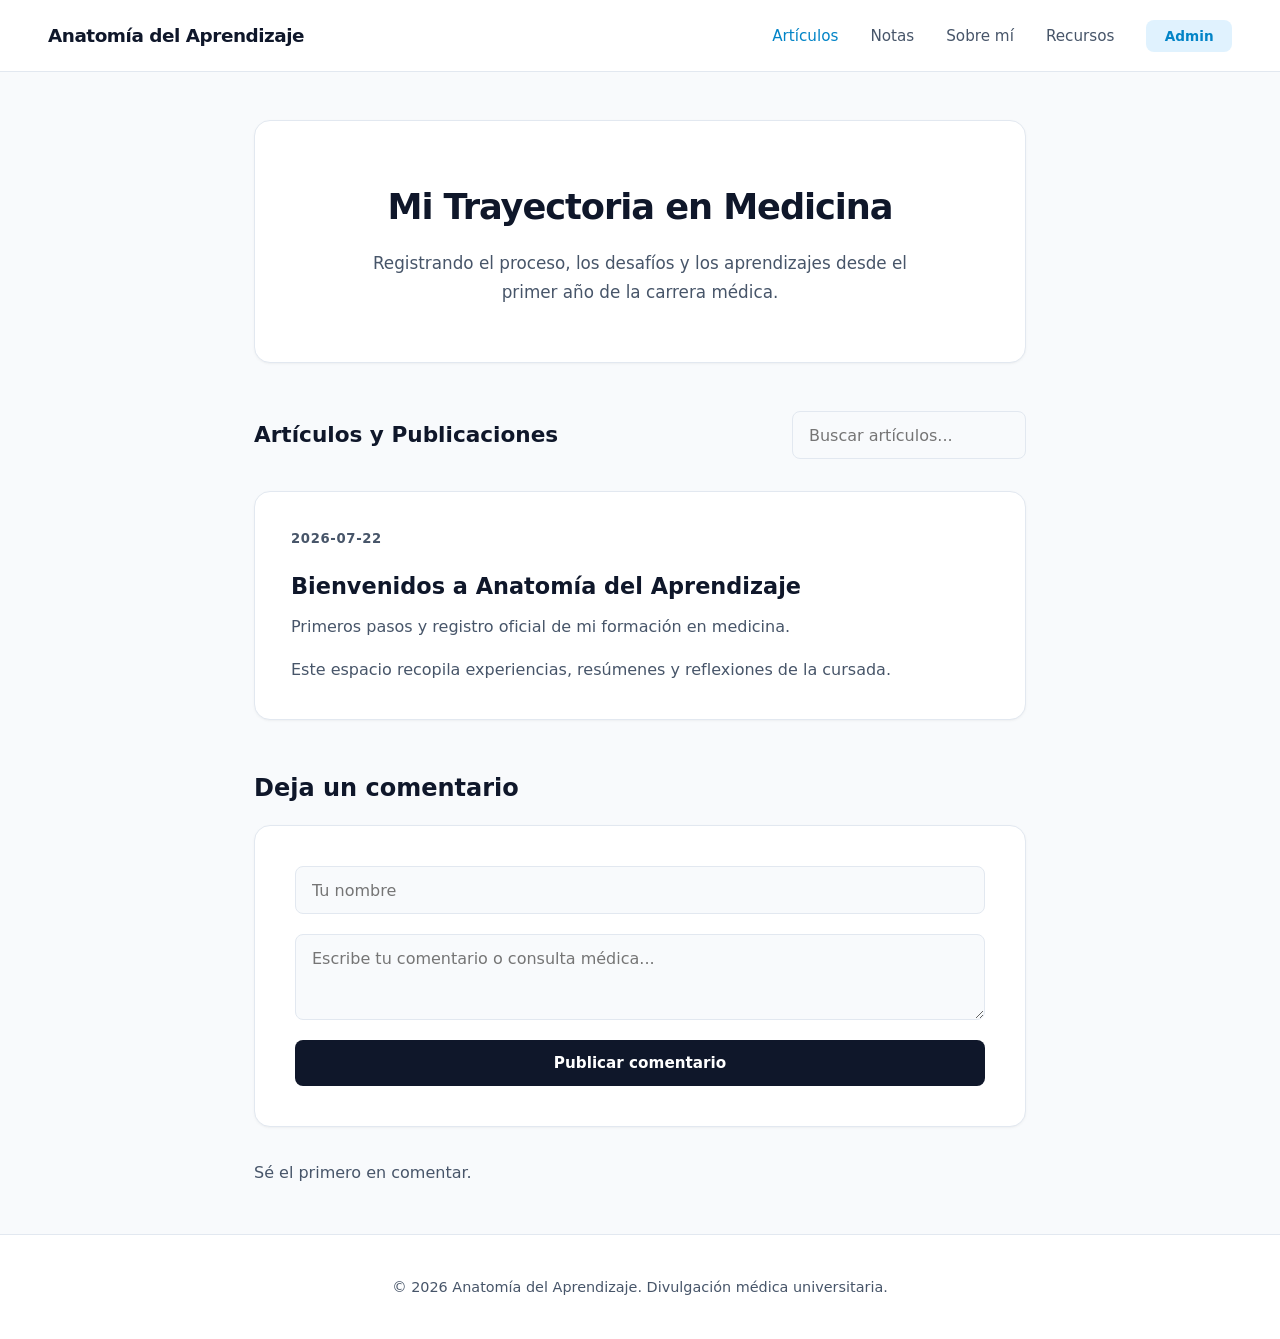
==== commit 1933a512: "Enhance article loading error handling and titles" ====
--- a/index.html
+++ b/index.html
@@ -64,7 +64,7 @@
                 const articles = response.ok ? await response.json() : [];
                 
                 container.innerHTML = '';
-                if (articles.length === 0) {
+                if (!articles || articles.length === 0) {
                     container.innerHTML = '<p style="color: var(--text-muted); text-align: center; padding: 2rem;">No hay artículos publicados todavía.</p>';
                     return;
                 }
@@ -74,14 +74,15 @@
                     el.className = 'card-article';
                     el.innerHTML = `
                         <span class="date">${art.date || 'Reciente'}</span>
-                        <h3>${art.title}</h3>
+                        <h3>${art.title || 'Sin título'}</h3>
                         <p>${art.summary || ''}</p>
                         <div style="margin-top: 1rem;">${art.content || ''}</div>
                     `;
                     container.appendChild(el);
                 });
             } catch (err) {
-                container.innerHTML = '<p style="color: #dc2626; text-align: center;">Error al cargar los contenidos.</p>';
+                console.error(err);
+                container.innerHTML = '<p style="color: #dc2626; text-align: center; padding: 2rem;">Error al cargar los contenidos.</p>';
             }
         }
 
